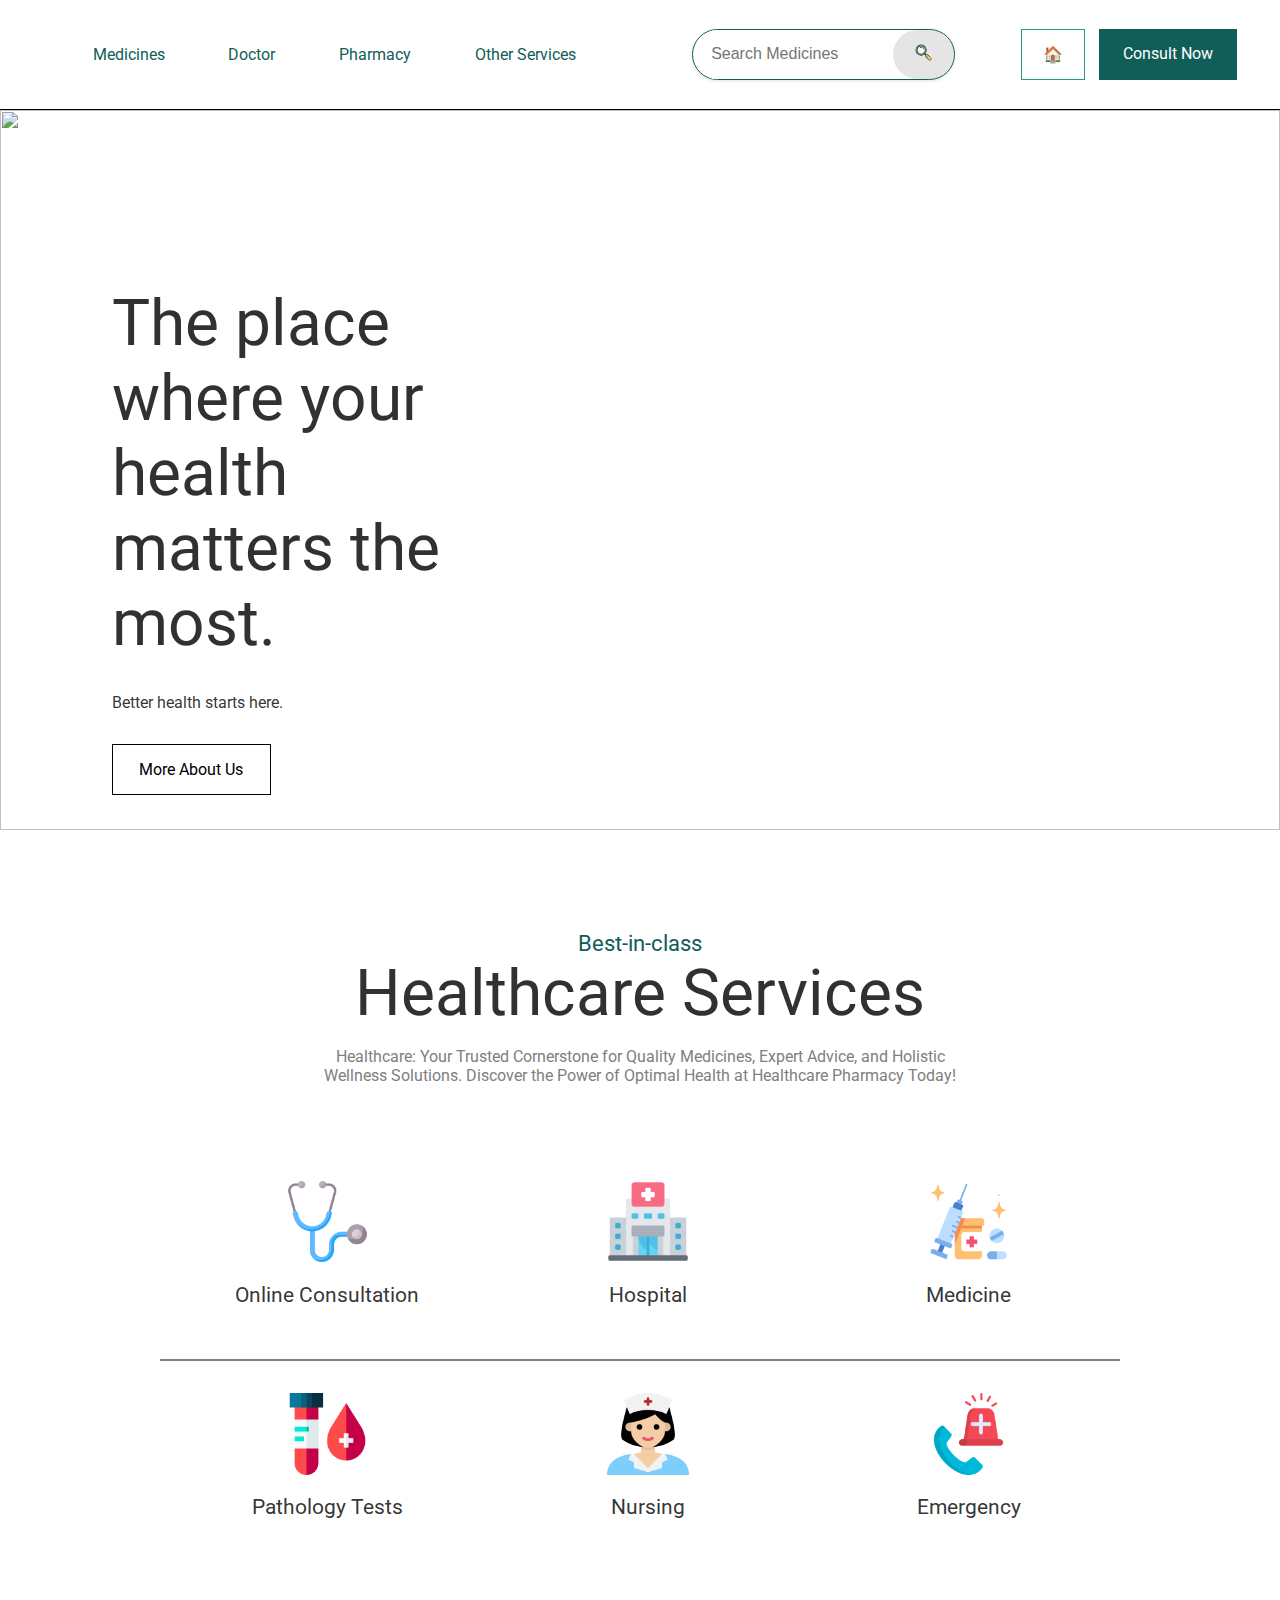
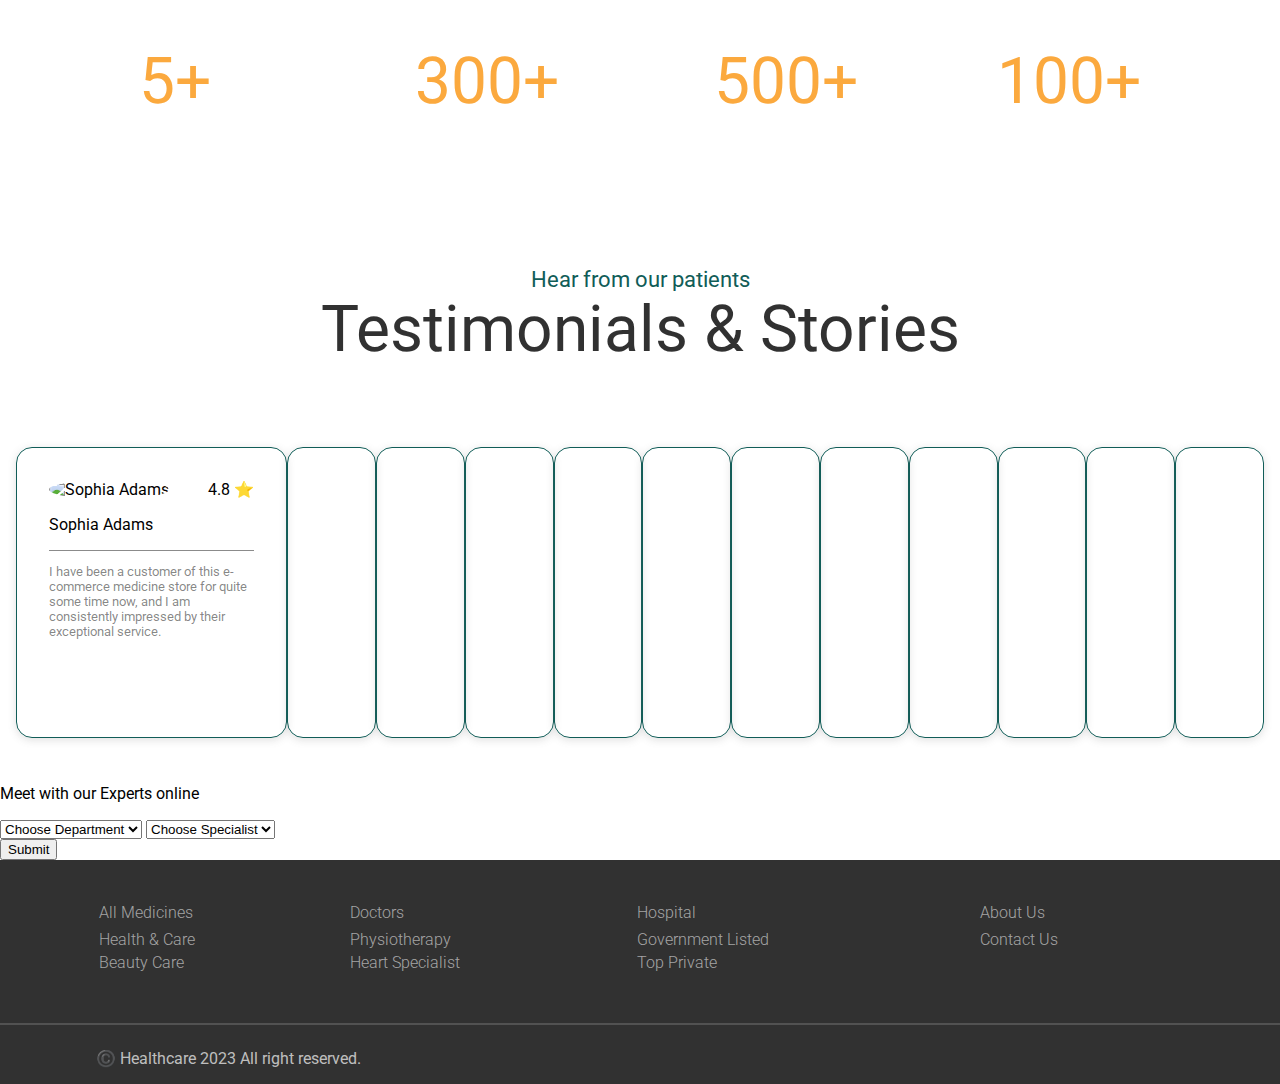
==== index.html @ 9ef3abdb "Homepage" ====
<!DOCTYPE html>
<html lang="en">
  <head>
    <meta charset="UTF-8" />
    <meta http-equiv="X-UA-Compatible" content="IE=edge" />
    <meta name="viewport" content="width=device-width, initial-scale=1.0" />
    <link rel="stylesheet" href="style.css" />
    <link rel="preconnect" href="https://fonts.googleapis.com" />
    <link rel="preconnect" href="https://fonts.gstatic.com" crossorigin />
    <link
      href="https://fonts.googleapis.com/css2?family=Roboto:wght@100;300;400;500;700;900&display=swap"
      rel="stylesheet"
    />
    <title>Healthcare</title>
  </head>
  <body>
    <div id="navbar"></div>
    <div id="body">
      <div id="imagesection">
        <div id="divaboveimage">
          <p>The place where your health matters the most.</p>
          <span>Better health starts here.</span>
          <a href="">More About Us</a>
        </div>
        <img
          src="https://images.unsplash.com/photo-1628771065518-0d82f1938462?ixlib=rb-4.0.3&ixid=MnwxMjA3fDB8MHxzZWFyY2h8M3x8cGlsbHN8ZW58MHx8MHx8&w=1000&q=80"
          alt=""
        />
      </div>

      <div id="textsection">
        <p>Best-in-class</p>
        <p>Healthcare Services</p>
        <p>
          Healthcare: Your Trusted Cornerstone for Quality Medicines, Expert
          Advice, and Holistic Wellness Solutions. Discover the Power of Optimal
          Health at Healthcare Pharmacy Today!
        </p>
      </div>

      <div id="cardsection">
        
      </div>

      <div id="greenbanner1">

      </div>

      <div id="storiessection">
        <p id="hearFromPatients">Hear from our patients</p>
        <p id="test-stories">Testimonials & Stories</p>
        <div id="stories-card-section"></div>
      </div>

      <div id="contact-form">
        <p>Meet with our Experts online</p>
        <div id="contact-form-first-div">
          <select id="chooseDepartment">
            <option value="">Choose Department</option>
            <option value="option1">Option 1</option>
            <option value="option2">Option 2</option>
          </select>
          <select id="ChooseSpecialist">
            <option value="">Choose Specialist</option>
            <option value="option1">Option 1</option>
            <option value="option2">Option 2</option>
          </select>
                    
        </div>
        <div id="contact-form-second-div"></div>
        <div id="contact-form-third-div"></div>
        <button id="contact-form-submitButton">Submit</button>
      </div>
    </div>


    <div id="footer"></div>
  </body>
  <script type="module" src="script.js"></script>
  <script type="module" src="./components/components.js"></script>
</html>
---- style.css ----
:root {
  --green: #115d58;
  --orange: #fba637f6;
}
body {
  margin: 0;
  padding: 0;
  font-family: "Roboto", sans-serif;
}
#navbar {
  display: flex;
  justify-content: space-between;
  border-bottom: 0.3px solid;
  padding: 1.8em;
  /* width: 100%;
      position: fixed; */
}
#leftNavItems {
  /* border: 1px solid; */
  width: 50%;
  display: flex;
  justify-content: space-evenly;
  align-items: center;
}
#leftNavItems a {
  text-decoration: none;
  color: var(--green);
  transition: 0.3s;
}
#leftNavItems a:hover {
  color: var(--orange);
}



#searchNav {
  border: .7px solid var(--green);
  display: flex;
  width: 20%;
  padding: 0 0 0 1em;
  border-top-left-radius: 3em;
  border-bottom-left-radius: 3em;
  border-top-right-radius: 3em;
  border-bottom-right-radius: 3em;
  box-shadow: rgba(60, 64, 67, 0.049) 0px 1px 2px 0px, rgba(60, 64, 67, 0.072) 0px 1px 3px 1px;
  overflow: hidden;
  /* align-items: center; */
}
#searchInputNav {
  width: 75%;
  border: none;
  font-size:medium;
  color: rgba(0, 0, 0, 0.698);
}
#searchInputNav:focus{
  outline: none;
}
#searchNavButton {
  width: 25%;
  border-radius: 3em;
  background-color: rgba(0, 0, 0, 0.102);
  border: none;
  transition: .3s;
}
#searchNavButton:hover{
  cursor: pointer;
  background-color: rgba(0, 0, 0, 0.21);
}
#searchNavButton img{
  width: 35%;
}





#rightNavItems {
  width: 20%;
  display: flex;
  justify-content: space-evenly;
}
#rightNavItems a {
  text-decoration: none;
}
#rightNavItems a:first-child {
  border: 0.7px solid #279a87;
  padding: 15px 1.3em;
  transition: 0.3s;
}
#rightNavItems a:first-child:hover {
  background-color: var(--green);
}
#rightNavItems a:nth-child(2) {
  background-color: var(--green);
  color: white;
  padding: 15px 1.5em;
  transition: 0.3s;
}
#rightNavItems a:nth-child(2):hover {
  background-color: white;
  color: var(--green);
  border: 0.6px solid var(--green);
}
#footer {
  background-color: rgba(0, 0, 0, 0.807);
}
#upperfooter {
  width: 85%;
  left: 0;
  right: 0;
  margin: auto;
  display: flex;
  justify-content: space-evenly;
}
#footertable {
  width: 100%;
  font-size: 1em;
  font-weight: 300;
  padding: 2.5em 0;
}
td a {
  text-decoration: none;
  color: rgba(255, 255, 255, 0.572);
  transition: 0.3s;
}
td a:hover {
  color: white;
}
#lowerfooter {
  width: 85%;
  margin: auto;
  display: flex;
  justify-content: space-between;
}
#lowerfooter p {
  display: flex;
  justify-content: space-evenly;
  align-items: center;
  color: rgba(255, 255, 255, 0.7);
}
#l-f-downloadbtns {
  display: flex;
  justify-content: right;
  gap: 1em;
  width: 45%;
  /* border: 1px solid white; */
}
#l-f-downloadbtns a {
  width: 25%;
  margin-bottom: 10px;
  margin-top: 10px;
}
#l-f-downloadbtns img {
  width: 100%;
  /* height: 70vh; */
}

#imagesection {
  position: relative;
  margin-bottom: 5em;
}
#divaboveimage {
  position: absolute;
  /* border: 1px solid; */
  width: 30%;
  display: flex;
  margin: 3em;
  top: 0;
  bottom: 0;
  flex-direction: column;
  padding: 4em;
}
#divaboveimage p {
  font-size: 4em;
  color: rgba(0, 0, 0, 0.807);
  margin-bottom: 0;
}
#divaboveimage span {
  color: rgba(0, 0, 0, 0.807);
  margin-top: 2em;
}
#divaboveimage a {
  margin-top: 2em;
  border: 0.7px solid #000000;
  padding: 15px 1.3em;
  transition: 0.3s;
  text-decoration: none;
  color: black;
  width: 30%;
  text-align: center;
}
#divaboveimage a:hover {
  border: 0.7px solid var(--green);
  background-color: var(--green);
  color: white;
}
#imagesection img {
  object-fit: cover;
  width: 100%;
  height: 80vh;
}
#textsection {
  /* border: 1px solid; */
  padding: 1em;
  margin: 1em;
  text-align: center;
  width: 50%;
  margin: auto;
}
#textsection p:first-child {
  color: var(--green);
  font-size: 1.4em;
  margin: 0;
}
#textsection p:nth-child(2) {
  font-size: 4em;
  margin: 0;
  color: rgba(0, 0, 0, 0.807);
}
#textsection p:nth-child(3) {
  color: gray;
}
#cardsection {
  width: 75%;
  margin: auto;
  display: grid;
  grid-template-columns: repeat(3, 1fr);
  gap: 2px;
  margin-top: 2em;
  margin-bottom: 2em;
  background-color: gray;
  /* border: 1px solid; */
}
#m-b-card {
  width: 85%;
  margin: auto;
  padding: 2em;
  display: flex;
  flex-direction: column;
  align-items: center;
  background-color: white;
  /* border: 1px solid; */
}
#m-b-card img {
  width: 30%;
}
#m-b-card p {
  font-size: 1.3em;
  color: rgba(0, 0, 0, 0.807);
}
#storiessection {
  padding: 1em;
  margin: 1em;
  /* text-align: center; */
  margin: auto;
}
#hearFromPatients {
  color: var(--green);
  font-size: 1.4em;
  margin: 0;
  text-align: center;
}
#test-stories {
  font-size: 4em;
  margin: 0;
  text-align: center;
  color: rgba(0, 0, 0, 0.807);
}
#stories-card-section {
  display: flex;
  justify-content: space-evenly;
  height: 25vh;
  margin-top: 5em;
  margin-bottom: 5em;
}

.stories-card {
  width: 2%;
  padding: 2em;
  height: 100%;
  overflow: hidden;
  border-radius: 1em;
  border: 0.1px solid var(--green);
  box-shadow: rgba(99, 99, 99, 0.2) 0px 2px 8px 0px;
  transition: width 0.7s ease;
}
.stories-card:hover{
  cursor: pointer;
}

.card-content {
  opacity: 0;
  transition: opacity 0.5s ease;
}
#upper-story-card{
  border-bottom: 0.5px solid rgba(0, 0, 0, 0.453);
}
#upper-story-card img {
  border-radius: 50%;
}
#upper-story-card span {
  float: right;
}
#lower-story-card {
  font-size: small;
  color: rgba(0, 0, 0, 0.491);
  /* margin-left: 1em; */
}
#greenbanner1 {
  /* border: 1px solid; */
  background: linear-gradient(109.6deg, var(--green) 11.2%, #00857c 91.1%) fixed;
  display: flex;
  justify-content: space-evenly;
  transition: 0.3s ease;
  padding-top: 2.5em;
  padding-bottom: 3em;
  margin-bottom: 4em;
}
#greenbanner1 p {
  color: var(--orange);
  font-weight: 400;
  font-size: 4em;
  margin: 0;
}
#greenbanner1 span {
  color: rgba(255, 255, 255, 0.7);
  font-weight: 300;
}
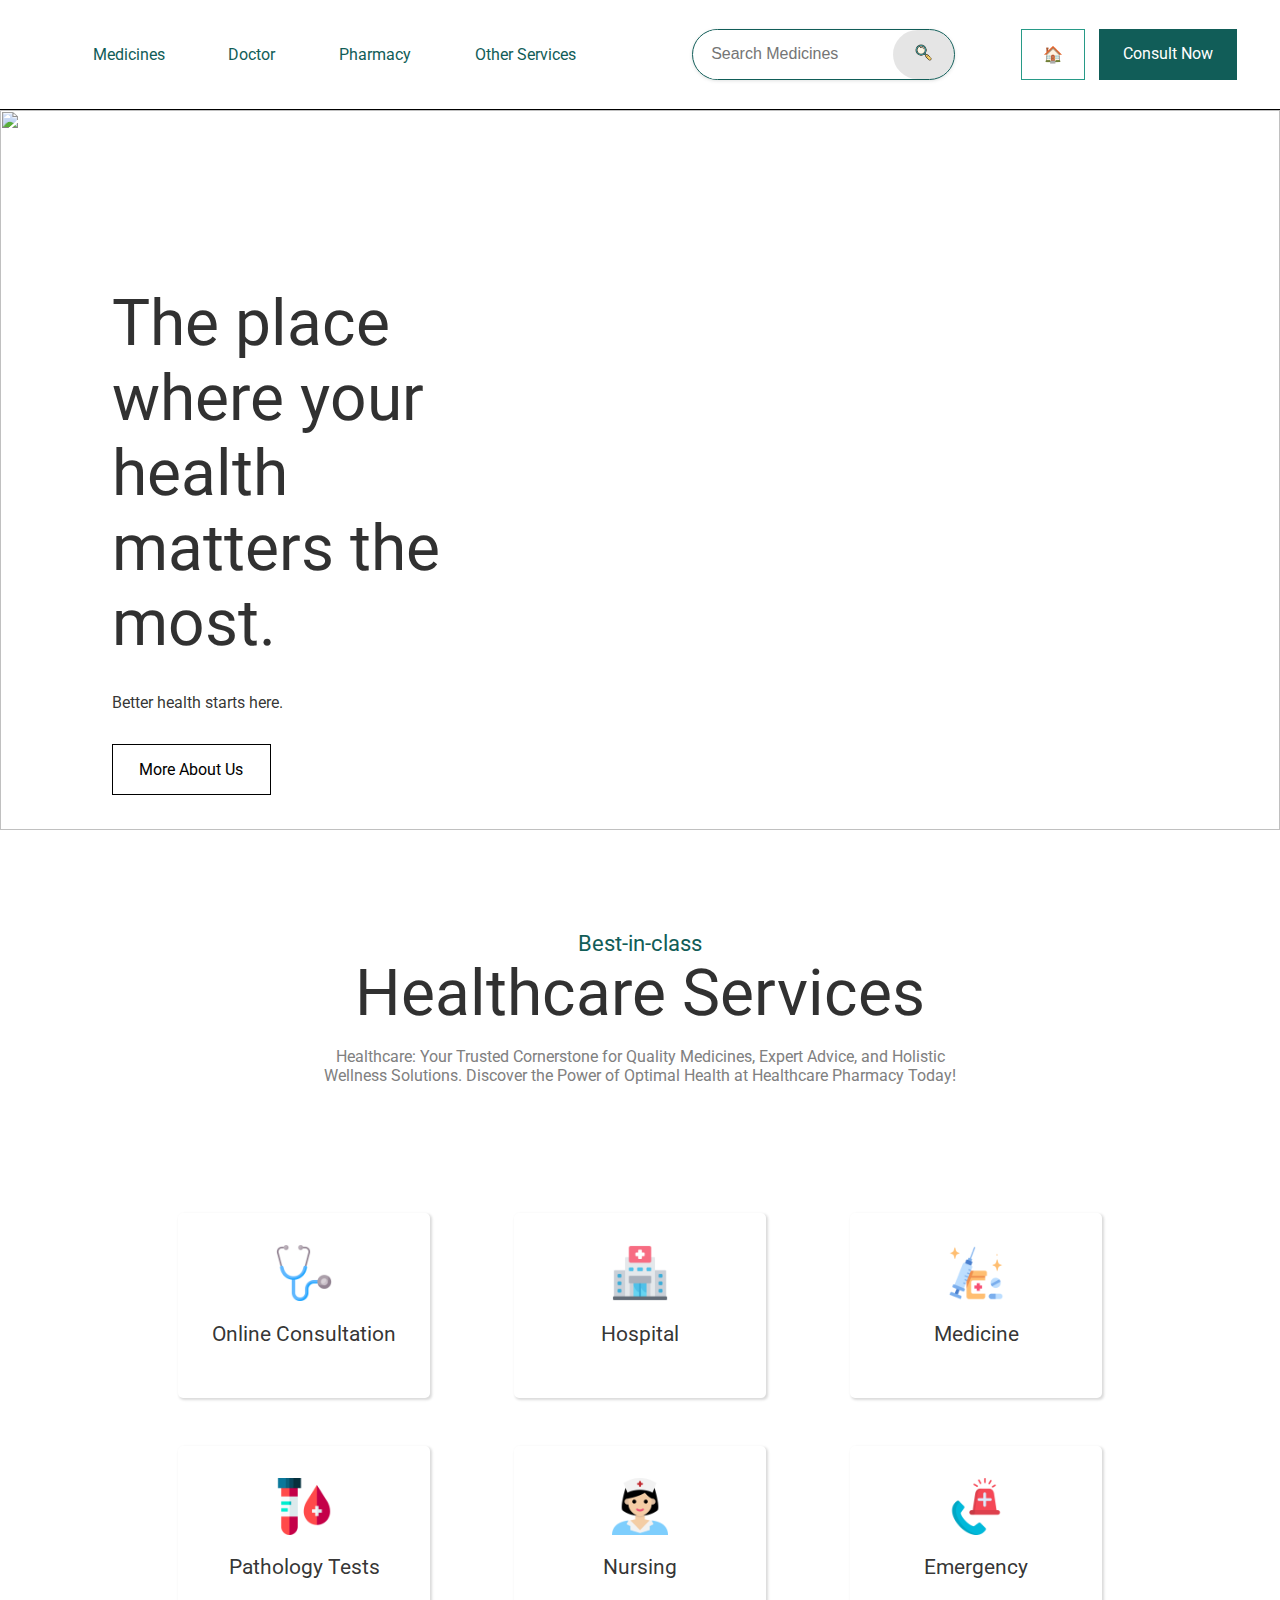
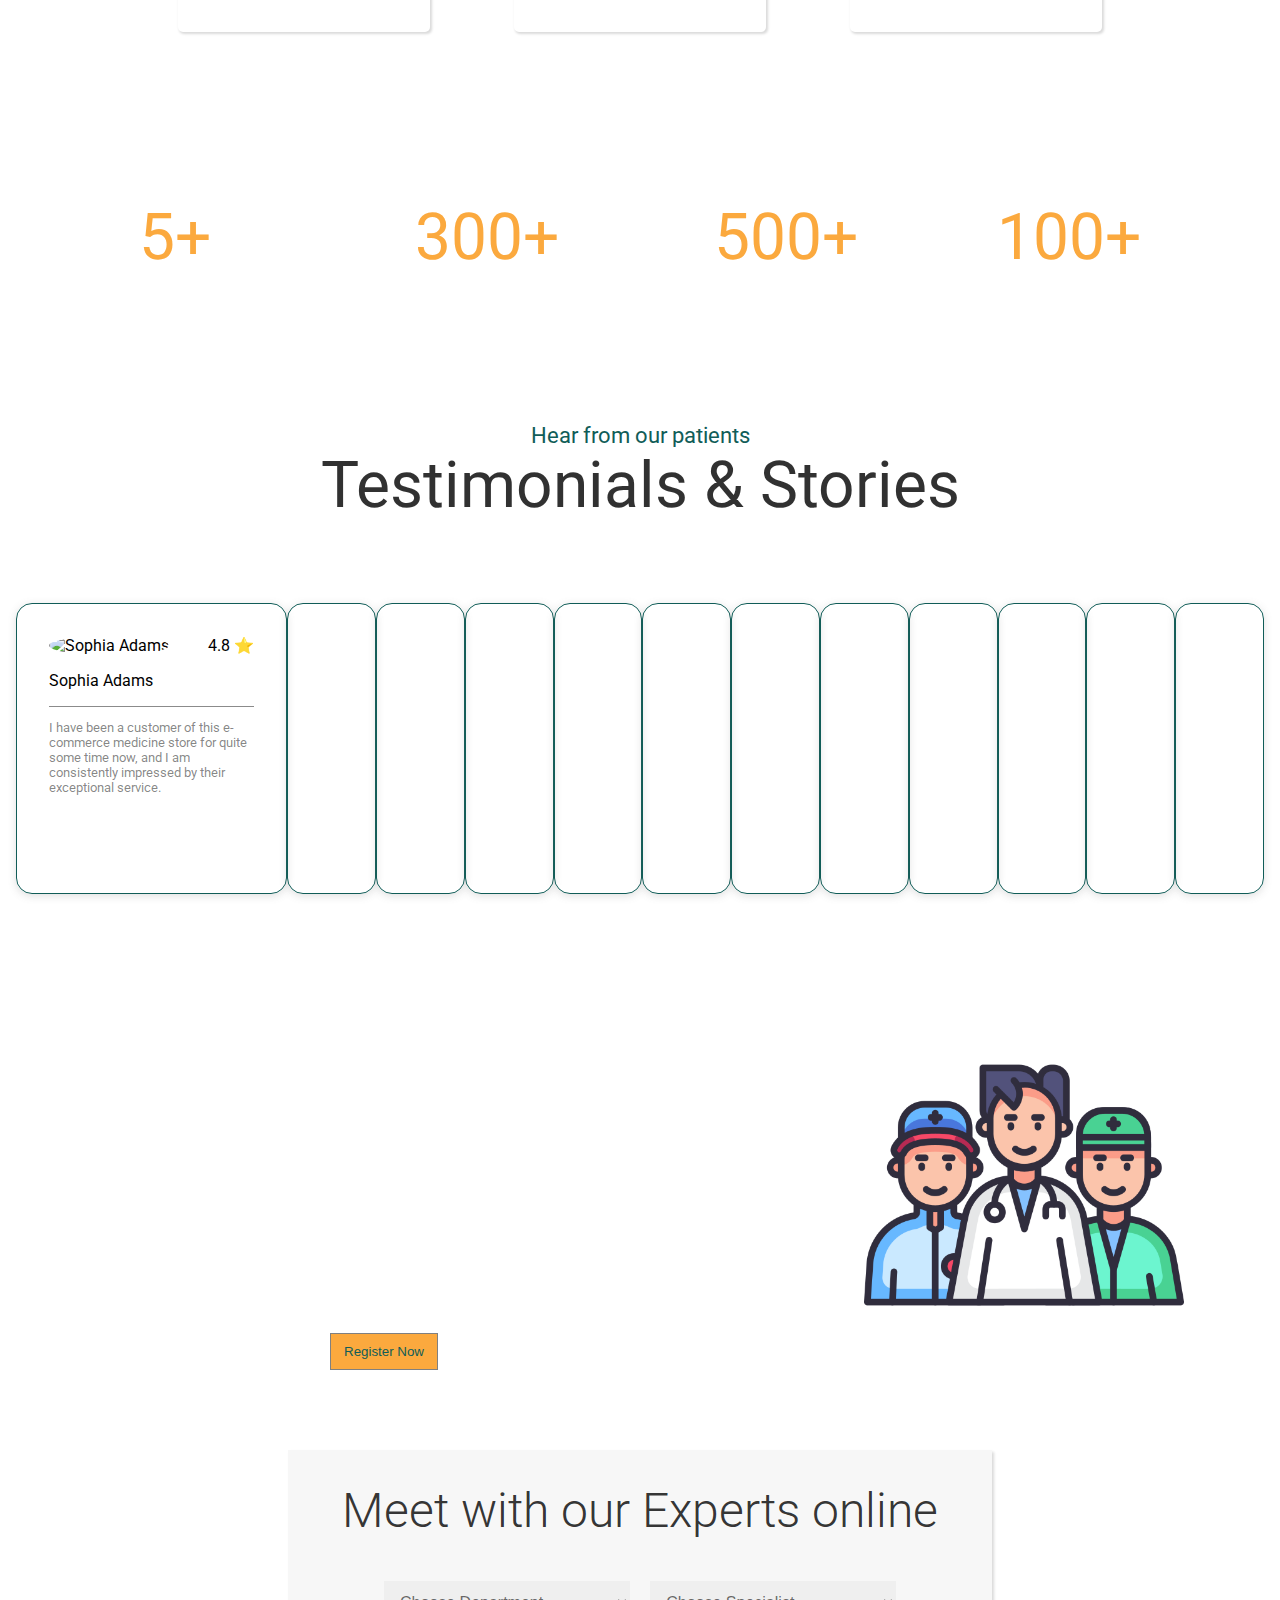
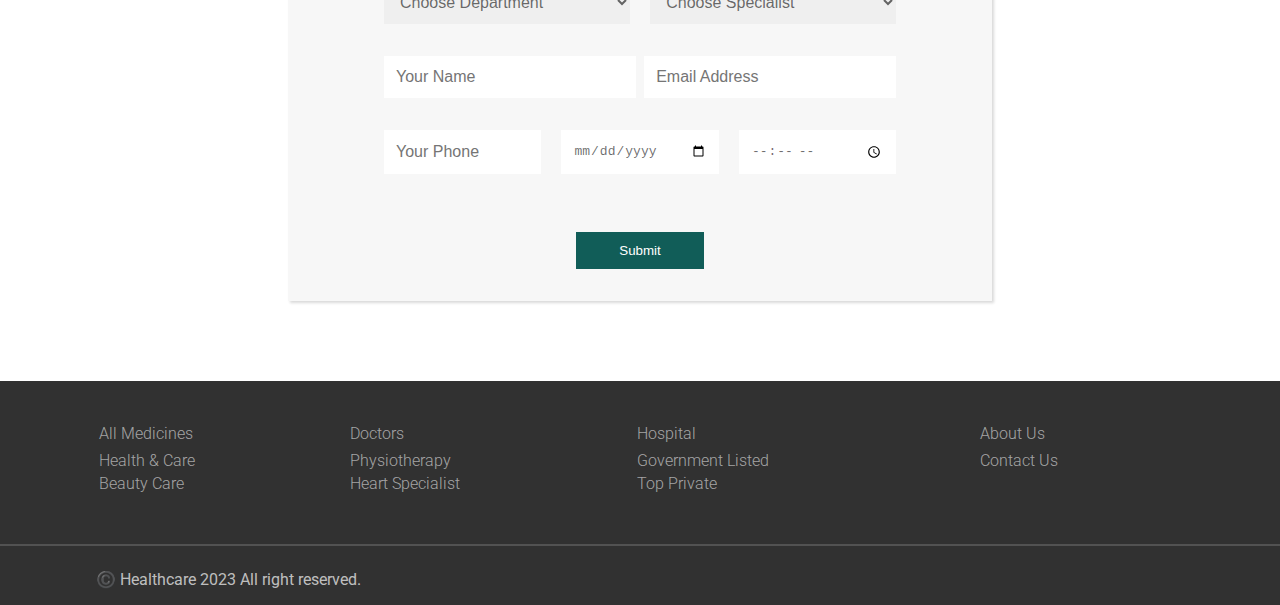
==== commit 675e6206: "Homepage" ====
--- a/index.html
+++ b/index.html
@@ -39,9 +39,9 @@
       </div>
 
       <div id="cardsection">
-        
+
       </div>
-
+      
       <div id="greenbanner1">
 
       </div>
@@ -52,27 +52,22 @@
         <div id="stories-card-section"></div>
       </div>
 
+      <div id="greenbanner2">
+        <div id="greenbanner2left">
+          <p>Avail a free consultation and start your healthcare journey today</p>
+          <button id="greenbanner2-registerBtn">Register Now</button>
+        </div>
+        <div id="greenbanner2right">
+          <img src="./images/consultation3.png" alt="">
+        </div>
+
+      </div>
+
       <div id="contact-form">
-        <p>Meet with our Experts online</p>
-        <div id="contact-form-first-div">
-          <select id="chooseDepartment">
-            <option value="">Choose Department</option>
-            <option value="option1">Option 1</option>
-            <option value="option2">Option 2</option>
-          </select>
-          <select id="ChooseSpecialist">
-            <option value="">Choose Specialist</option>
-            <option value="option1">Option 1</option>
-            <option value="option2">Option 2</option>
-          </select>
-                    
-        </div>
-        <div id="contact-form-second-div"></div>
-        <div id="contact-form-third-div"></div>
-        <button id="contact-form-submitButton">Submit</button>
+
       </div>
+
     </div>
-
 
     <div id="footer"></div>
   </body>
--- a/style.css
+++ b/style.css
@@ -31,10 +31,8 @@
   color: var(--orange);
 }
 
-
-
 #searchNav {
-  border: .7px solid var(--green);
+  border: 0.7px solid var(--green);
   display: flex;
   width: 20%;
   padding: 0 0 0 1em;
@@ -42,17 +40,18 @@
   border-bottom-left-radius: 3em;
   border-top-right-radius: 3em;
   border-bottom-right-radius: 3em;
-  box-shadow: rgba(60, 64, 67, 0.049) 0px 1px 2px 0px, rgba(60, 64, 67, 0.072) 0px 1px 3px 1px;
+  box-shadow: rgba(60, 64, 67, 0.049) 0px 1px 2px 0px,
+    rgba(60, 64, 67, 0.072) 0px 1px 3px 1px;
   overflow: hidden;
   /* align-items: center; */
 }
 #searchInputNav {
   width: 75%;
   border: none;
-  font-size:medium;
+  font-size: medium;
   color: rgba(0, 0, 0, 0.698);
 }
-#searchInputNav:focus{
+#searchInputNav:focus {
   outline: none;
 }
 #searchNavButton {
@@ -60,19 +59,15 @@
   border-radius: 3em;
   background-color: rgba(0, 0, 0, 0.102);
   border: none;
-  transition: .3s;
-}
-#searchNavButton:hover{
+  transition: 0.3s;
+}
+#searchNavButton:hover {
   cursor: pointer;
   background-color: rgba(0, 0, 0, 0.21);
 }
-#searchNavButton img{
+#searchNavButton img {
   width: 35%;
 }
-
-
-
-
 
 #rightNavItems {
   width: 20%;
@@ -225,21 +220,27 @@
   margin: auto;
   display: grid;
   grid-template-columns: repeat(3, 1fr);
-  gap: 2px;
-  margin-top: 2em;
-  margin-bottom: 2em;
-  background-color: gray;
-  /* border: 1px solid; */
+  gap: 3em;
+  padding: 2em;
+  margin-top: 4em;
+  margin-bottom: 6em;
 }
 #m-b-card {
-  width: 85%;
+  border-radius: 5px;
+  width: 65%;
   margin: auto;
   padding: 2em;
   display: flex;
   flex-direction: column;
   align-items: center;
   background-color: white;
-  /* border: 1px solid; */
+  /* box-shadow: rgba(99, 99, 99, 0.2) 0px 2px 8px 0px; */
+  box-shadow: rgba(0, 0, 0, 0.15) 1.95px 1.95px 2.6px;
+  transition: .3s;
+}
+#m-b-card:hover{
+  cursor: pointer;
+  box-shadow: rgba(0, 0, 0, 0.24) 0px 3px 8px;
 }
 #m-b-card img {
   width: 30%;
@@ -284,7 +285,7 @@
   box-shadow: rgba(99, 99, 99, 0.2) 0px 2px 8px 0px;
   transition: width 0.7s ease;
 }
-.stories-card:hover{
+.stories-card:hover {
   cursor: pointer;
 }
 
@@ -292,7 +293,7 @@
   opacity: 0;
   transition: opacity 0.5s ease;
 }
-#upper-story-card{
+#upper-story-card {
   border-bottom: 0.5px solid rgba(0, 0, 0, 0.453);
 }
 #upper-story-card img {
@@ -326,3 +327,133 @@
   color: rgba(255, 255, 255, 0.7);
   font-weight: 300;
 }
+#greenbanner2 {
+  margin-top: 5em;
+  display: flex;
+  justify-content: space-between;
+  background: linear-gradient(109.6deg, var(--green) 11.2%, #00857c 91.1%) fixed;
+  transition: 0.3s ease;
+}
+#greenbanner2left {
+  width: 60%;
+  display: flex;
+  flex-direction: column;
+  /* justify-content: space-around; */
+}
+#greenbanner2left p {
+  color: rgba(255, 255, 255, 0.945);
+  font-weight: 400;
+  font-size: 4em;
+  text-align: center;
+  margin-bottom: 0;
+}
+#greenbanner2left button {
+  margin: auto;
+  margin-top: 3em;
+  padding: 10px 1em;
+  color: var(--green);
+  border: none;
+  background-color: var(--orange);
+  border: 0.5px solid grey;
+  transition: 0.3s ease-in-out;
+}
+#greenbanner2left button:hover{
+  background-color: rgba(255, 255, 255, 0.74);
+  border: 0.5px solid black;
+  color: rgba(0, 0, 0, 0.863);
+  cursor: pointer;
+}
+#greenbanner2right {
+  width: 25%;
+  margin: auto;
+  padding-bottom: 0;
+}
+#greenbanner2right img {
+  width: 100%;
+  margin-bottom: 0;
+}
+
+
+
+
+
+
+#contact-form {
+  background-color: rgba(0, 0, 0, 0.033);
+  width: 50%;
+  margin: auto;
+  margin-top: 5em;
+  margin-bottom: 5em;
+  /* border: 1px solid; */
+  padding: 2em;
+  display: flex;
+  flex-direction: column;
+  gap: 2em;
+  box-shadow: rgba(0, 0, 0, 0.15) 1.95px 1.95px 2.6px;
+  transition: .3s;
+}
+#contact-form:hover{
+  /* cursor: pointer; */
+  box-shadow: rgba(99, 99, 99, 0.2) 0px 2px 8px 0px;
+}
+#contact-form p {
+  color: rgba(0, 0, 0, 0.807);
+  font-weight: 300;
+  text-align: center;
+  font-size: 3em;
+  margin: 0;
+  margin-bottom: 10px;
+}
+#contact-form-first-div,
+#contact-form-second-div,
+#contact-form-third-div {
+  width: 80%;
+  /* border: 1px solid; */
+  margin: auto;
+  display: flex;
+  justify-content: space-between;
+}
+#contact-form-first-div select:focus,
+#contact-form-second-div input:focus,
+#contact-form-third-div input:focus {
+  outline: none;
+}
+#contact-form-submitButton {
+  width: 20%;
+  margin: auto;
+  margin-top: 2em;
+  padding-top: 10px;
+  padding-bottom: 10px;
+  color: white;
+  background-color: var(--green);
+  border: 0.5px solid var(--green);
+  transition: 0.3s ease-in-out;
+}
+#contact-form-submitButton:hover {
+  cursor: pointer;
+  color: var(--green);
+  background-color: white;
+  border: 0.5px solid var(--green);
+  box-shadow: rgba(0, 0, 0, 0.15) 1.95px 1.95px 2.6px;
+}
+#contact-form-first-div select {
+  width: 48%;
+  padding: 12px;
+  font-size: 1em;
+  border: none;
+  color: #00000095;
+}
+#contact-form-second-div input {
+  width: 44.5%;
+  padding: 12px;
+  font-size: 1em;
+  border: none;
+  color: #00000095;
+}
+#contact-form-third-div input {
+  width: 26%;
+  padding: 12px;
+  font-size: 1em;
+  border: none;
+  color: #00000095;
+}
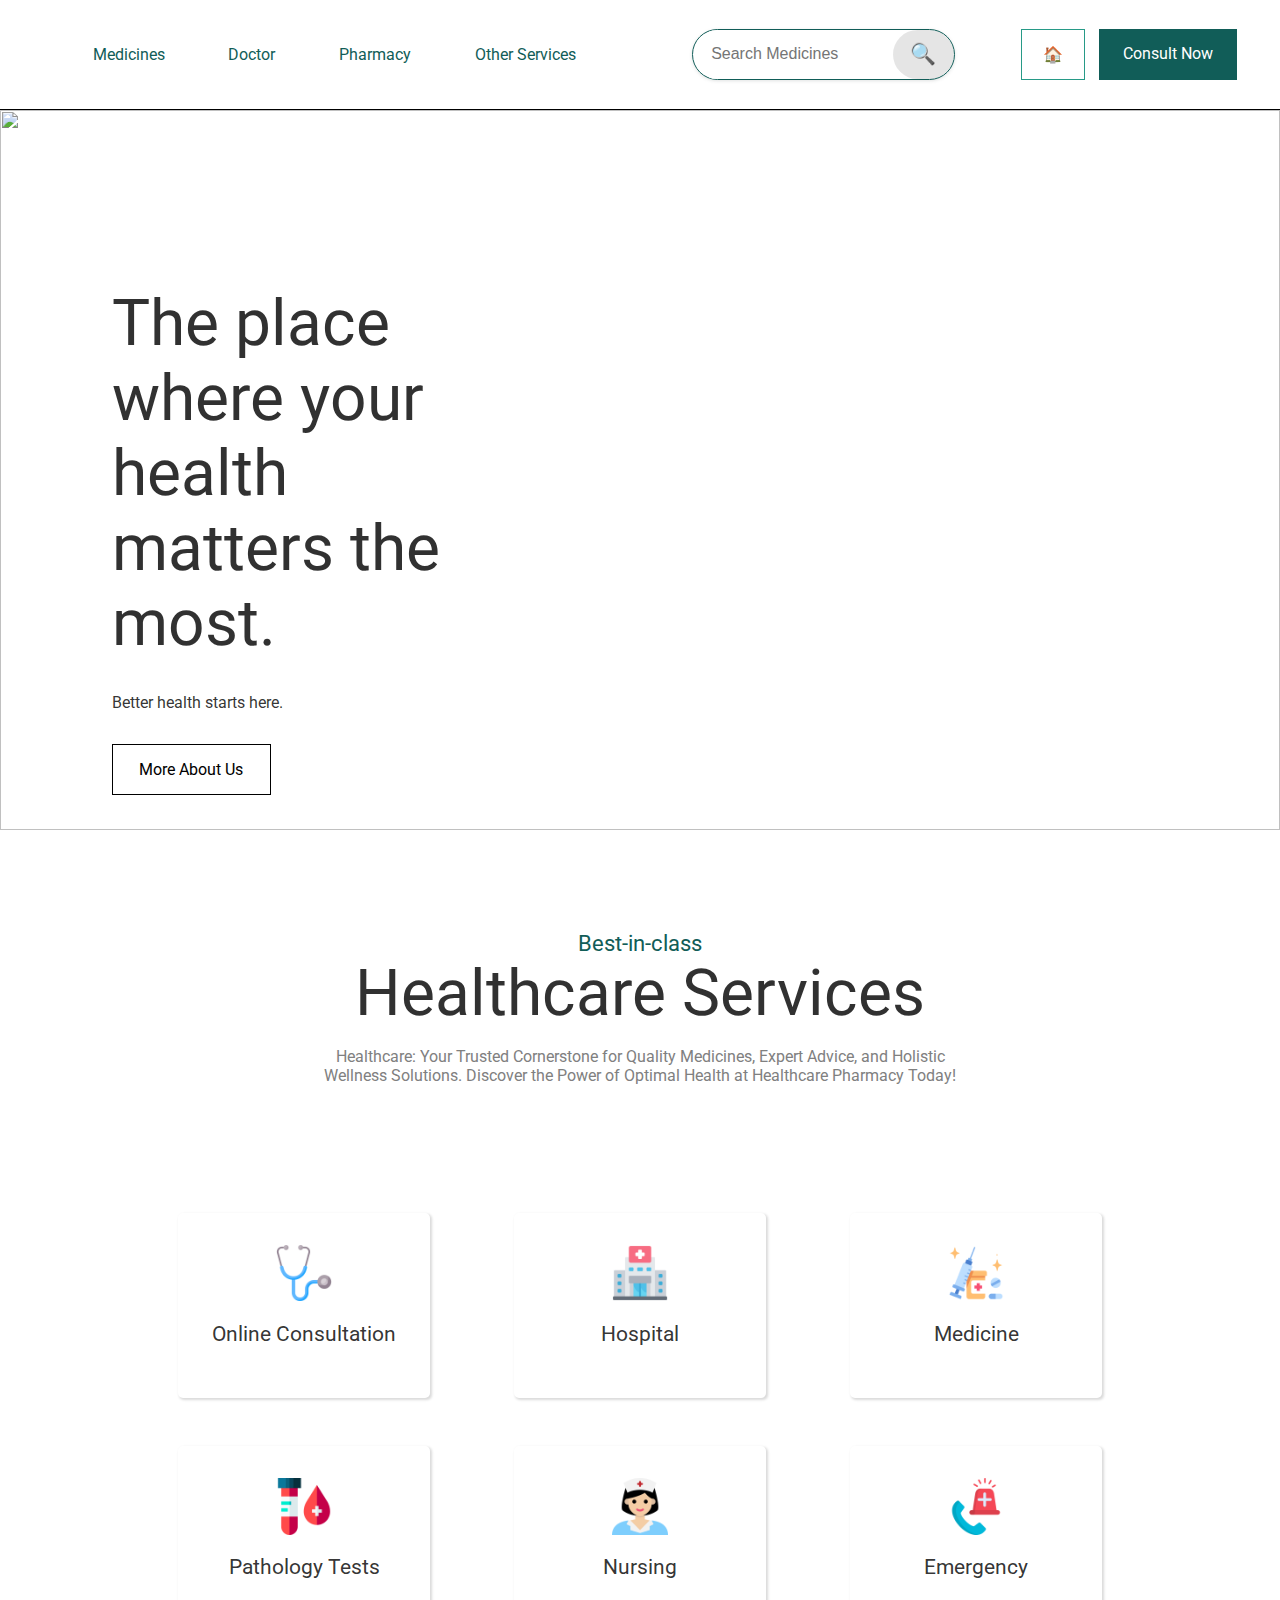
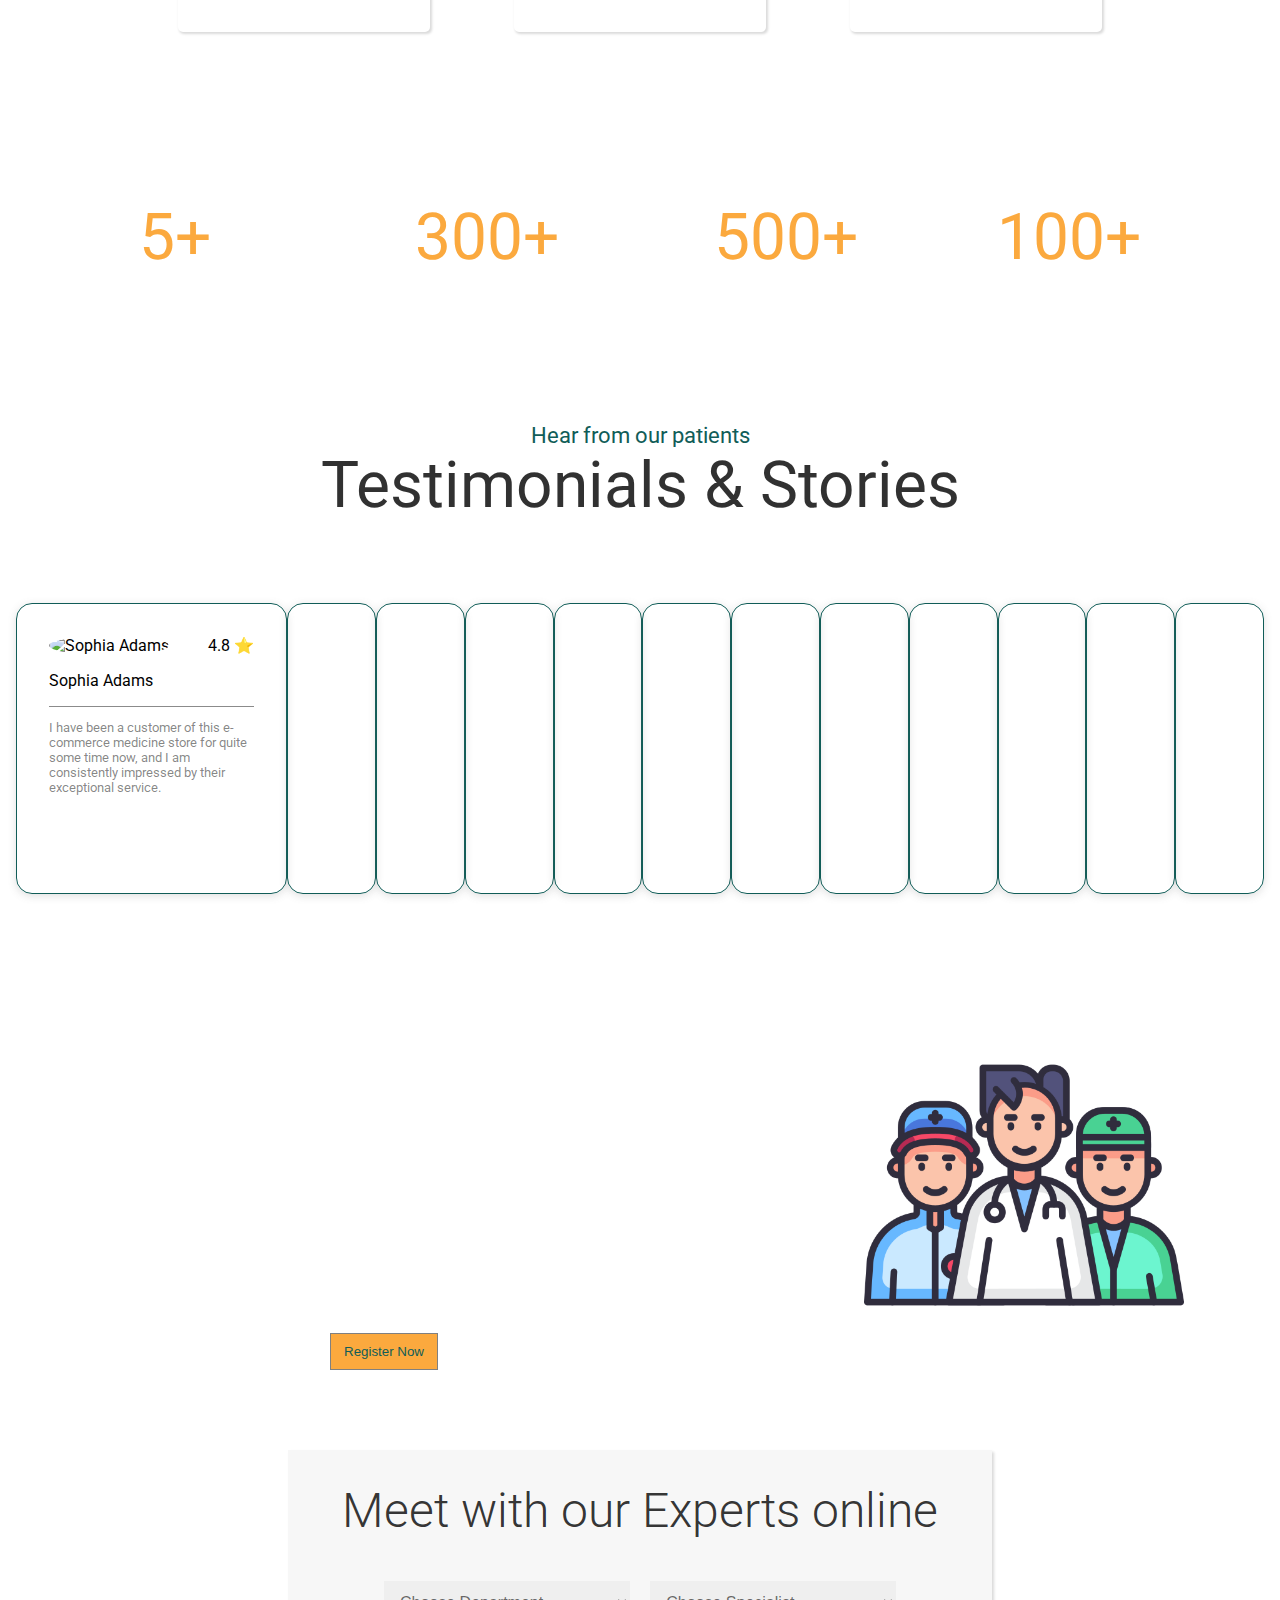
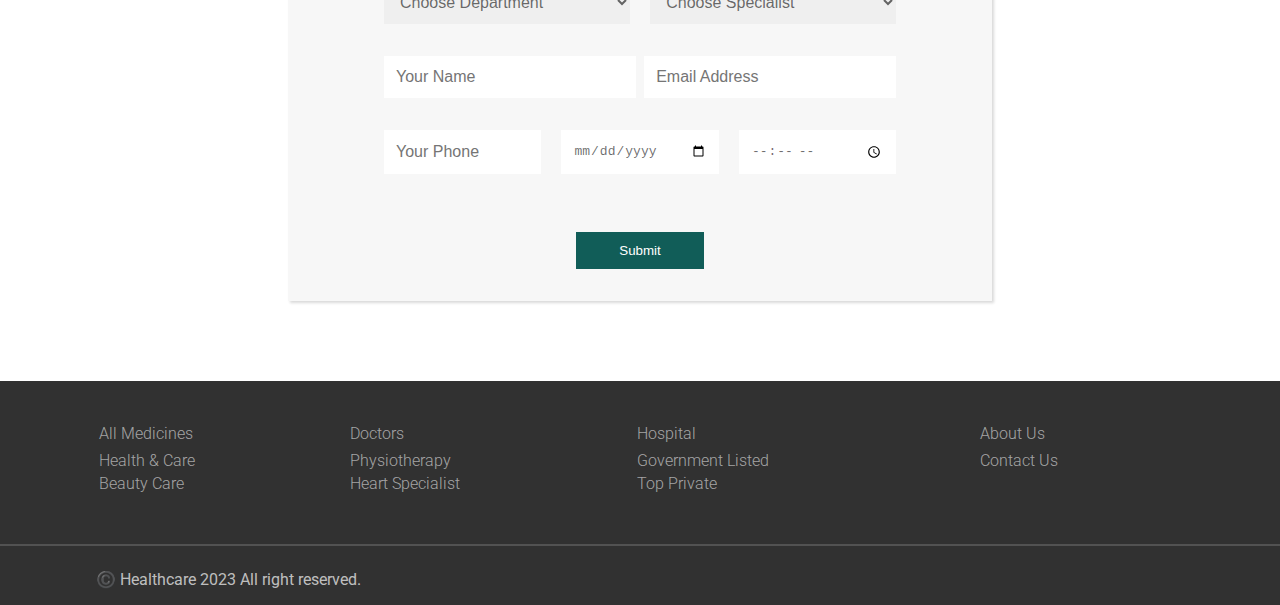
==== commit 9ce8c70a: "Homepage" ====
--- a/index.html
+++ b/index.html
@@ -73,4 +73,4 @@
   </body>
   <script type="module" src="script.js"></script>
   <script type="module" src="./components/components.js"></script>
-</html>
+</html>--- a/style.css
+++ b/style.css
@@ -60,6 +60,7 @@
   background-color: rgba(0, 0, 0, 0.102);
   border: none;
   transition: 0.3s;
+  font-size: 1.3em;
 }
 #searchNavButton:hover {
   cursor: pointer;
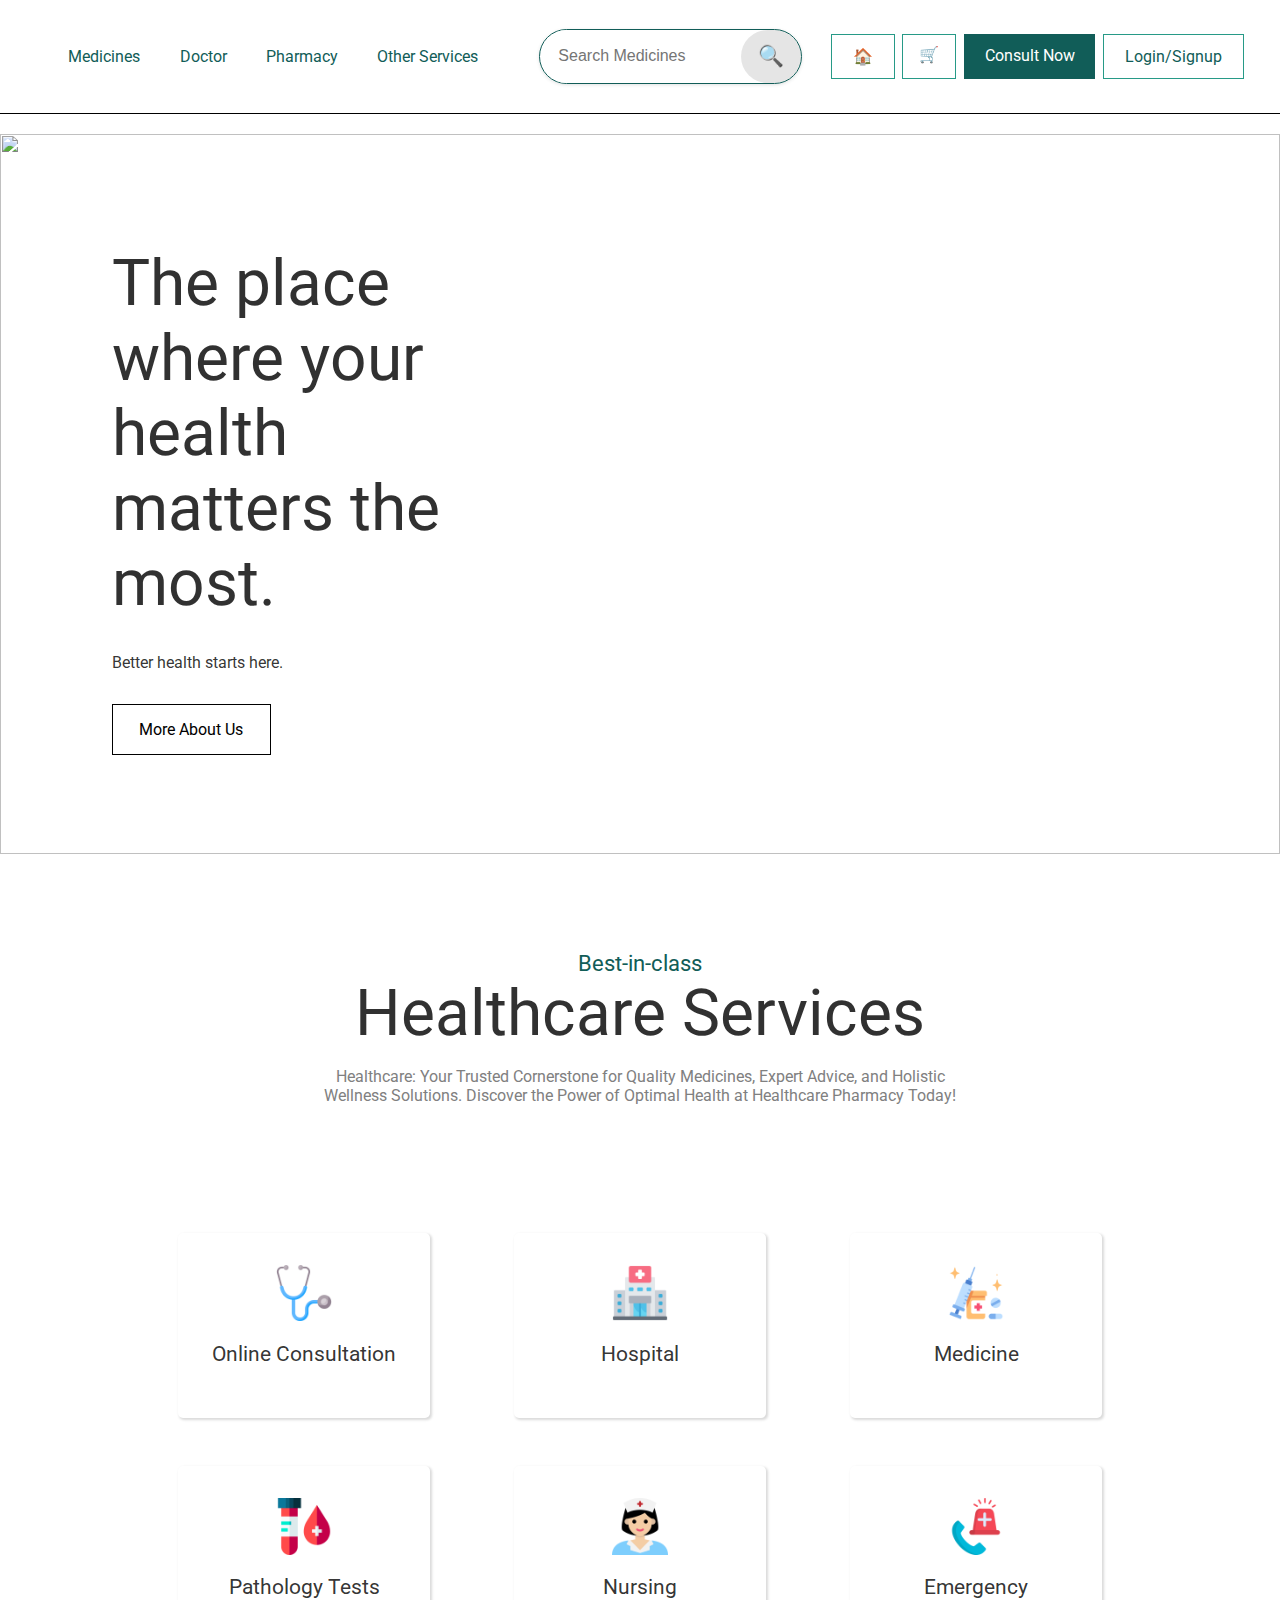
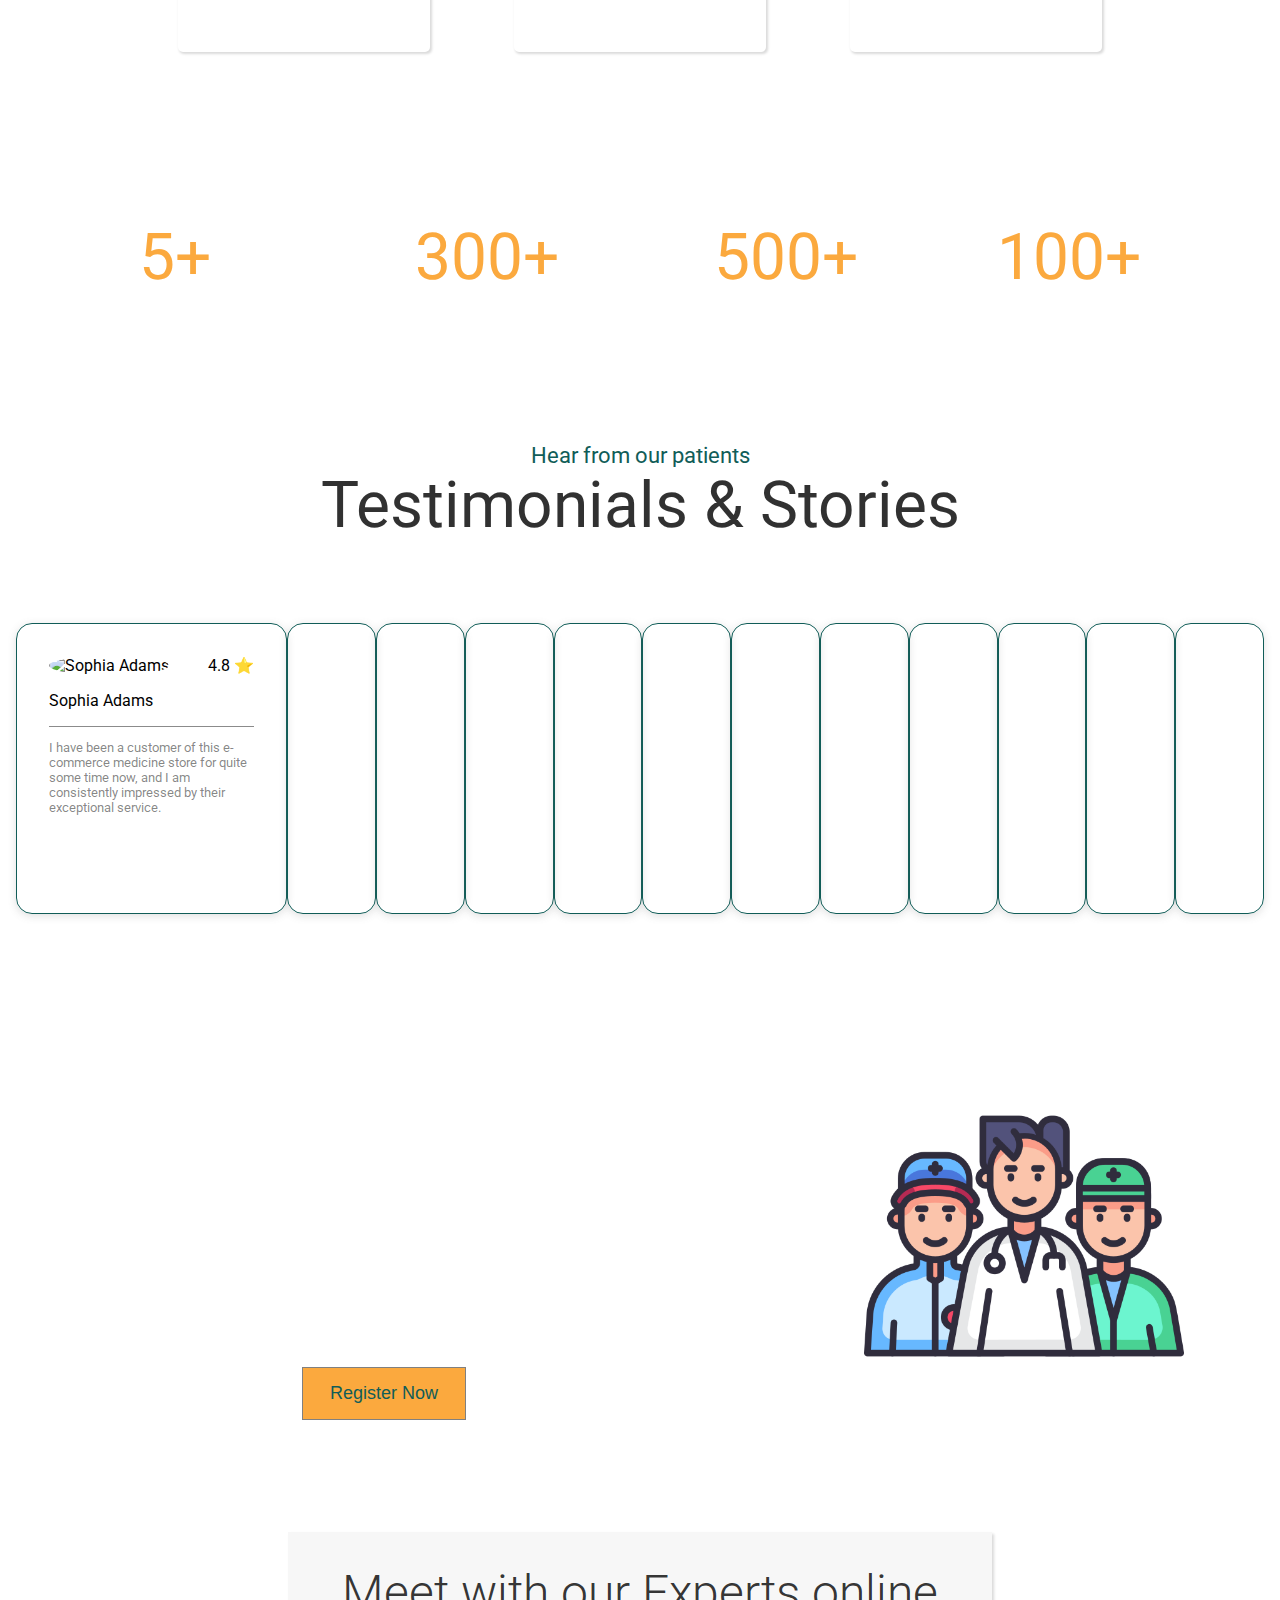
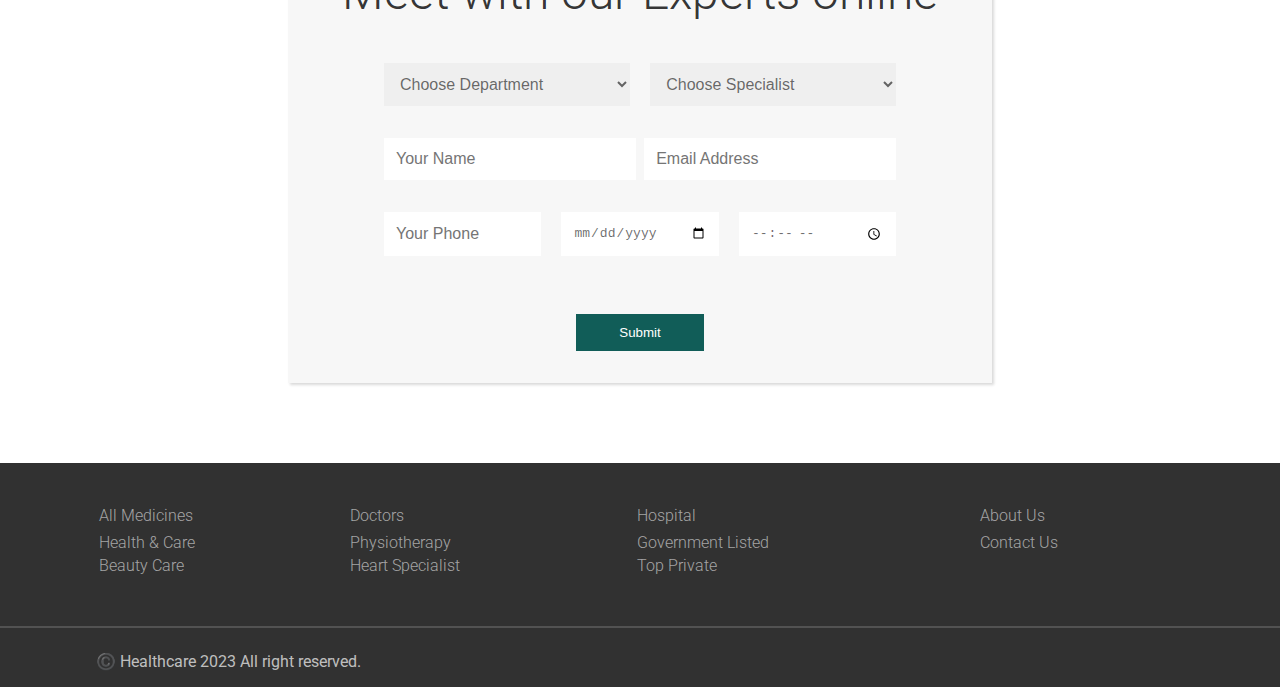
==== commit 7a8751f6: "d" ====
--- a/index.html
+++ b/index.html
@@ -16,6 +16,7 @@
   <body>
     <div id="navbar"></div>
     <div id="body">
+      <div id="suggestion"></div>
       <div id="imagesection">
         <div id="divaboveimage">
           <p>The place where your health matters the most.</p>
@@ -73,4 +74,76 @@
   </body>
   <script type="module" src="script.js"></script>
   <script type="module" src="./components/components.js"></script>
+  <script>
+    let timeId;
+    var single_product = [];
+function singlepro(i) {
+  single_product.push(i);
+  localStorage.setItem("single_prod", JSON.stringify(single_product));
+  window.location.href = "singleProduct.html";
+}
+function perpro(e){
+  singlepro(e)
+}
+function display(a){
+  let sugbox = document.getElementById("suggestion")
+  let arr = a.mydata
+  for(let  i=0;i<5;i++){
+    let sp = document.createElement("span")
+    sp.setAttribute("class","sp")
+    sp.append(arr[i].name)
+    sp.addEventListener("click",function(){
+      perpro(arr[i])
+    })
+
+    sugbox.append(sp)
+  }
+ 
+
+  
+}
+const fetch_api = async (api)=>{
+  try {
+    let resp = await fetch(api);
+    let res = await resp.json()
+    display(res)
+   
+  } catch (error) {
+    console.log(error)
+  }
+}
+function func(){
+  let inputid = document.getElementById("searchInputNav").value
+  if(inputid=="")
+  {
+    window.location.reload()
+  }
+  let searchapi = `https://chiragajmeraapi.onrender.com/api/products?name=${inputid}`
+  fetch_api(searchapi)
+}
+function search(){
+  
+  let inputid1 = document.getElementById("searchInputNav").value
+  
+  if(inputid1=="")
+  {
+    window.location.reload()
+  }
+  
+  let searchapi1 = `https://chiragajmeraapi.onrender.com/api/products?name=${inputid1}`
+  fetch_api(searchapi1)
+ 
+}
+
+
+const debounce = (func,delay)=>{
+ 
+  if(timeId){
+    clearTimeout(timeId);
+  }
+ timeId = setTimeout(() => {
+  func()
+ }, delay);
+}
+  </script>
 </html>--- a/style.css
+++ b/style.css
@@ -1,3 +1,17 @@
+#suggestion{
+  padding: 10px 0;
+  margin: auto;
+  display: flex;
+  justify-content: space-between;
+}
+.sp{
+  margin: auto;
+  font-weight: 400;
+  color: #000000b3;
+  font-size: medium;
+  
+}
+
 :root {
   --green: #115d58;
   --orange: #fba637f6;
@@ -17,7 +31,7 @@
 }
 #leftNavItems {
   /* border: 1px solid; */
-  width: 50%;
+  width: 40%;
   display: flex;
   justify-content: space-evenly;
   align-items: center;
@@ -71,31 +85,54 @@
 }
 
 #rightNavItems {
-  width: 20%;
-  display: flex;
+  width: 35%;
+  display: flex;
+  /* border: 1px solid; */
   justify-content: space-evenly;
+  padding-top: 5px;
+  padding-bottom: 5px;
 }
 #rightNavItems a {
   text-decoration: none;
 }
 #rightNavItems a:first-child {
   border: 0.7px solid #279a87;
-  padding: 15px 1.3em;
+  padding: 12px 1.3em;
   transition: 0.3s;
 }
 #rightNavItems a:first-child:hover {
   background-color: var(--green);
 }
 #rightNavItems a:nth-child(2) {
+  border: 0.7px solid #279a87;
+  padding: 10px 1em;
+  transition: 0.3s;
+  color: var(--green);
+}
+#rightNavItems a:nth-child(2):hover {
   background-color: var(--green);
   color: white;
-  padding: 15px 1.5em;
-  transition: 0.3s;
-}
-#rightNavItems a:nth-child(2):hover {
+}
+#rightNavItems a:nth-child(3) {
+  background-color: var(--green);
+  color: white;
+  padding: 12px 1.3em;
+  transition: 0.3s;
+}
+#rightNavItems a:nth-child(3):hover {
   background-color: white;
   color: var(--green);
   border: 0.6px solid var(--green);
+}
+#rightNavItems a:nth-child(4) {
+  border: 0.7px solid #279a87;
+  padding: 12px 1.3em;
+  transition: 0.3s;
+  color: var(--green);
+}
+#rightNavItems a:nth-child(4):hover {
+  background-color: var(--green);
+  color: white;
 }
 #footer {
   background-color: rgba(0, 0, 0, 0.807);
@@ -154,10 +191,11 @@
 #imagesection {
   position: relative;
   margin-bottom: 5em;
+  height: 80vh;
+  overflow: hidden;
 }
 #divaboveimage {
   position: absolute;
-  /* border: 1px solid; */
   width: 30%;
   display: flex;
   margin: 3em;
@@ -167,6 +205,7 @@
   padding: 4em;
 }
 #divaboveimage p {
+  margin: auto;
   font-size: 4em;
   color: rgba(0, 0, 0, 0.807);
   margin-bottom: 0;
@@ -237,9 +276,9 @@
   background-color: white;
   /* box-shadow: rgba(99, 99, 99, 0.2) 0px 2px 8px 0px; */
   box-shadow: rgba(0, 0, 0, 0.15) 1.95px 1.95px 2.6px;
-  transition: .3s;
-}
-#m-b-card:hover{
+  transition: 0.3s;
+}
+#m-b-card:hover {
   cursor: pointer;
   box-shadow: rgba(0, 0, 0, 0.24) 0px 3px 8px;
 }
@@ -339,7 +378,7 @@
   width: 60%;
   display: flex;
   flex-direction: column;
-  /* justify-content: space-around; */
+  padding-bottom: 2em;
 }
 #greenbanner2left p {
   color: rgba(255, 255, 255, 0.945);
@@ -351,14 +390,15 @@
 #greenbanner2left button {
   margin: auto;
   margin-top: 3em;
-  padding: 10px 1em;
+  padding: 15px 1.5em;
+  font-size: large;
   color: var(--green);
   border: none;
   background-color: var(--orange);
   border: 0.5px solid grey;
   transition: 0.3s ease-in-out;
 }
-#greenbanner2left button:hover{
+#greenbanner2left button:hover {
   background-color: rgba(255, 255, 255, 0.74);
   border: 0.5px solid black;
   color: rgba(0, 0, 0, 0.863);
@@ -374,11 +414,6 @@
   margin-bottom: 0;
 }
 
-
-
-
-
-
 #contact-form {
   background-color: rgba(0, 0, 0, 0.033);
   width: 50%;
@@ -391,9 +426,9 @@
   flex-direction: column;
   gap: 2em;
   box-shadow: rgba(0, 0, 0, 0.15) 1.95px 1.95px 2.6px;
-  transition: .3s;
-}
-#contact-form:hover{
+  transition: 0.3s;
+}
+#contact-form:hover {
   /* cursor: pointer; */
   box-shadow: rgba(99, 99, 99, 0.2) 0px 2px 8px 0px;
 }
@@ -458,3 +493,140 @@
   border: none;
   color: #00000095;
 }
+
+@media screen and (max-width: 768px) {
+  /* Small screens */
+  #cardsection {
+    grid-template-columns: repeat(2, 1fr);
+  }
+
+  #contact-form-first-div,
+  #contact-form-second-div,
+  #contact-form-third-div {
+    width: 80%;
+    margin: auto;
+    display: flex;
+    justify-content: center;
+    flex-direction: column;
+    gap: 1em;
+  }
+  #contact-form-first-div select {
+    width: 100%;
+    padding: 12px;
+    font-size: 1em;
+    border: none;
+    color: #00000095;
+  }
+  #contact-form-second-div input {
+    width: 90.5%;
+    padding: 12px;
+    font-size: 1em;
+    border: none;
+    color: #00000095;
+  }
+  #contact-form-third-div input {
+    width: 90%;
+    padding: 12px;
+    font-size: 1em;
+    border: none;
+    color: #00000095;
+  }
+  #contact-form-submitButton {
+    width: 20%;
+    margin: auto;
+    margin-top: 2em;
+    padding-top: 10px;
+    font-size: x-small;
+    padding-bottom: 10px;
+    color: white;
+    background-color: var(--green);
+    border: 0.5px solid var(--green);
+    transition: 0.3s ease-in-out;
+  }
+  #greenbanner2left{
+    margin: auto;
+    padding-bottom: 2em;
+  }
+  #greenbanner2left p {
+    color: rgba(255, 255, 255, 0.945);
+    font-weight: 400;
+    font-size: 2em;
+    text-align: center;
+    margin-bottom: 0;
+  }
+  #greenbanner2right{
+    display: none;
+  }
+  td a {
+    text-decoration: none;
+    color: rgba(255, 255, 255, 0.572);
+    transition: 0.3s;
+    font-size: x-small;
+  }
+  #divaboveimage p {
+    font-size: 3em;
+    color: rgba(0, 0, 0, 0.807);
+    margin-bottom: 0;
+  }
+  #divaboveimage a {
+    font-size: x-small;
+  }
+  #stories-card-section {
+    display: grid;
+    grid-template-columns: repeat(2,1fr);
+    gap: 1em;
+    height: 100vh;
+    margin-top: 5em;
+    margin-bottom: 5em;
+  }
+  .stories-card {
+    width: 2%;
+    margin: auto;
+    padding: 2em;
+    height: 50%;
+    overflow: hidden;
+    border-radius: 1em;
+    border: 0.1px solid var(--green);
+    box-shadow: rgba(99, 99, 99, 0.2) 0px 2px 8px 0px;
+    transition: width 0.7s ease;
+  }
+  .stories-card:hover {
+    cursor: pointer;
+  }
+  #upper-story-card img {
+    border-radius: 50%;
+    width: 60%;
+  }
+  #footertable {
+    width: 100%;
+    font-size: 1em;
+    font-weight: 300;
+    padding: 2em 0;
+  }
+  #footer{
+    width: 100%;
+  }
+  
+}
+
+@media screen and (max-width: 480px) {
+  /* Mobile screens */
+  #cardsection {
+    grid-template-columns: 1fr;
+  }
+  #contact-form-first-div,
+  #contact-form-second-div,
+  #contact-form-third-div {
+    width: 80%;
+    /* border: 1px solid; */
+    margin: auto;
+    display: flex;
+    justify-content: space-between;
+    flex-direction: column;
+  }
+  #divaboveimage p {
+    font-size: 2em;
+    color: rgba(0, 0, 0, 0.807);
+    margin-bottom: 0;
+  }
+}
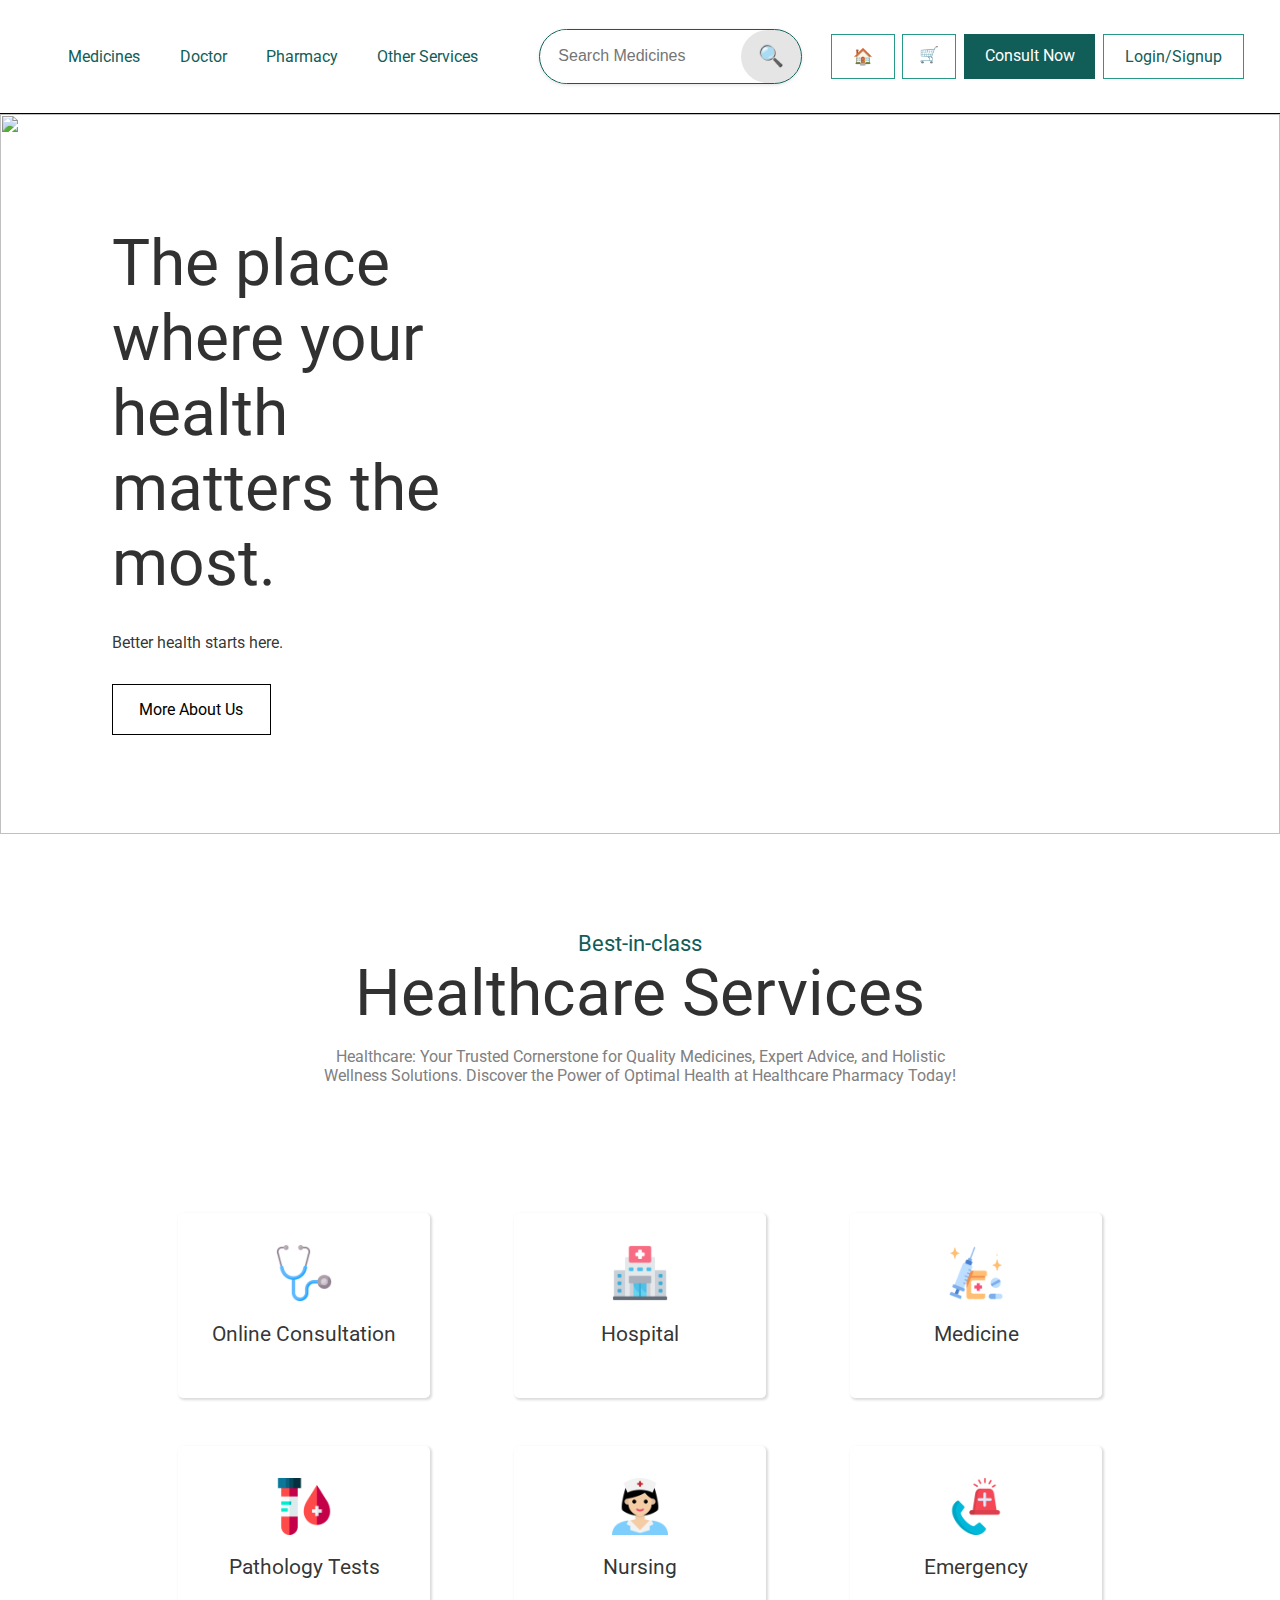
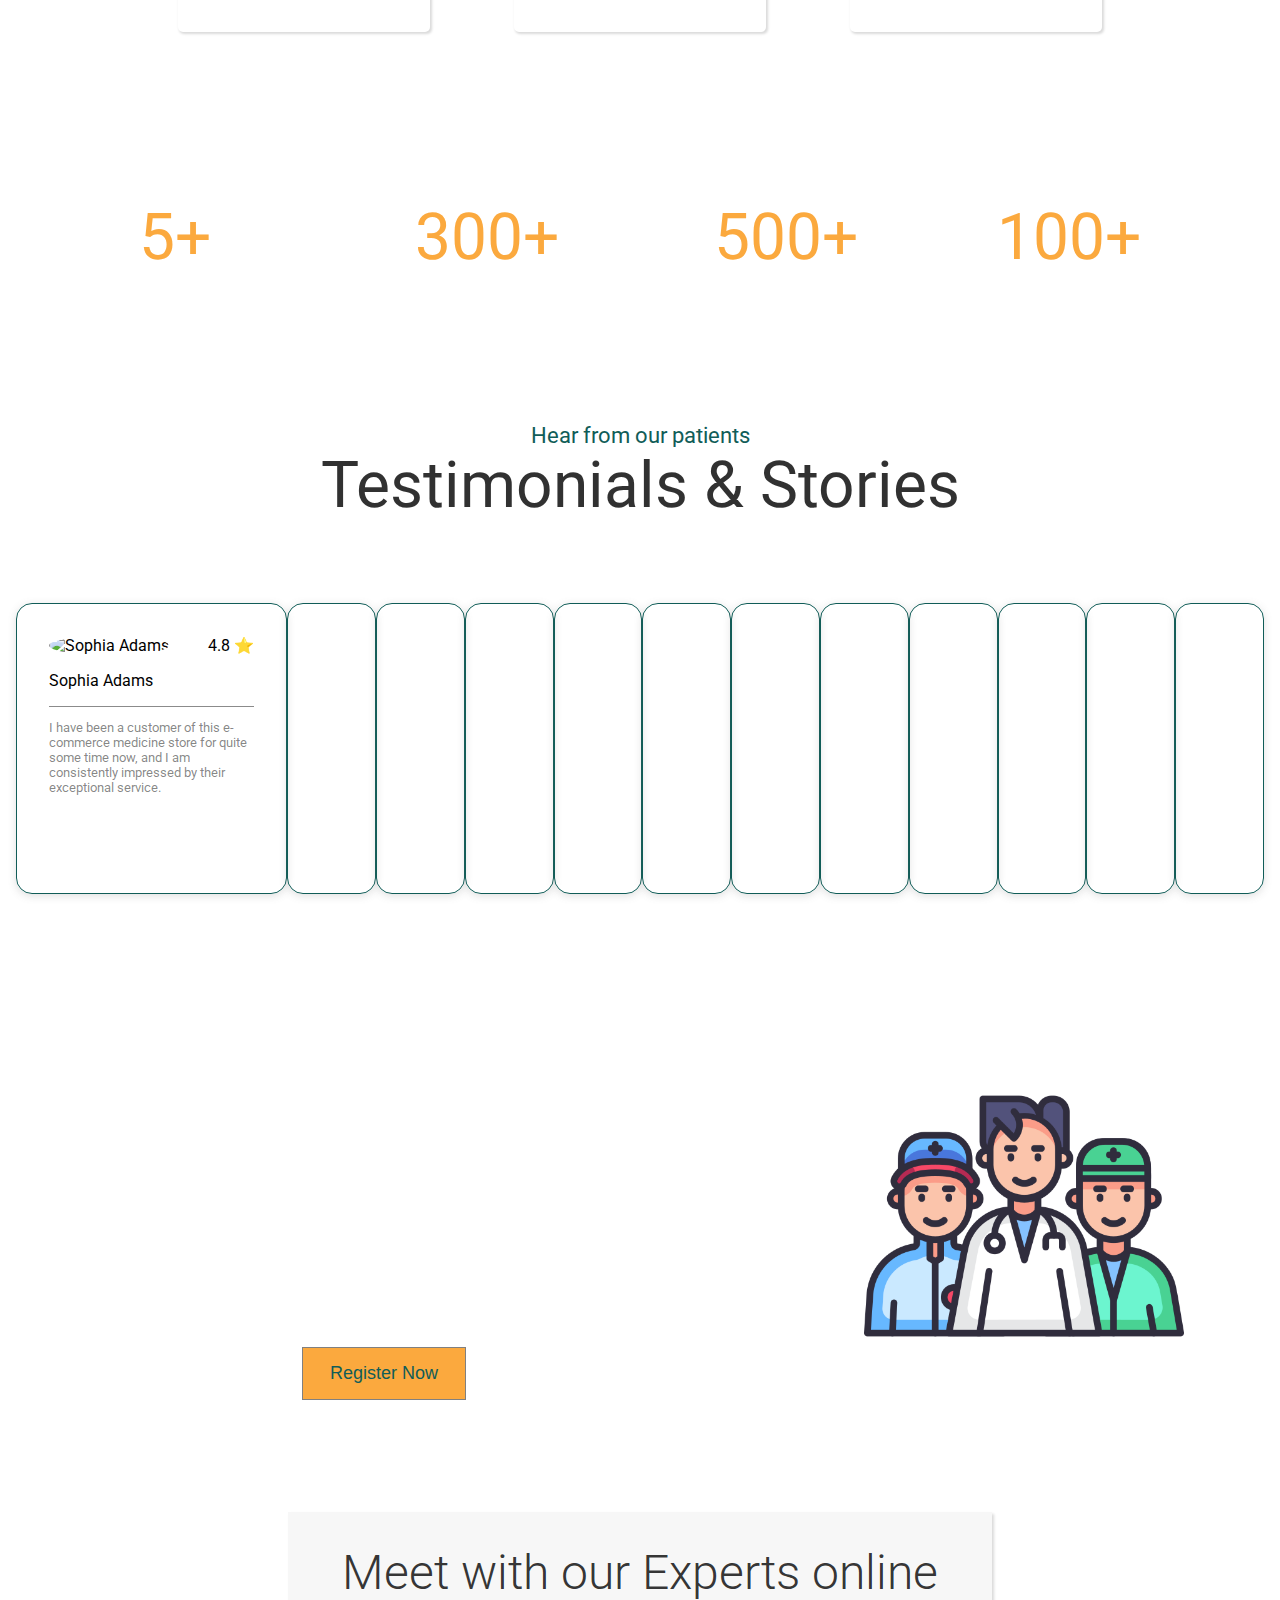
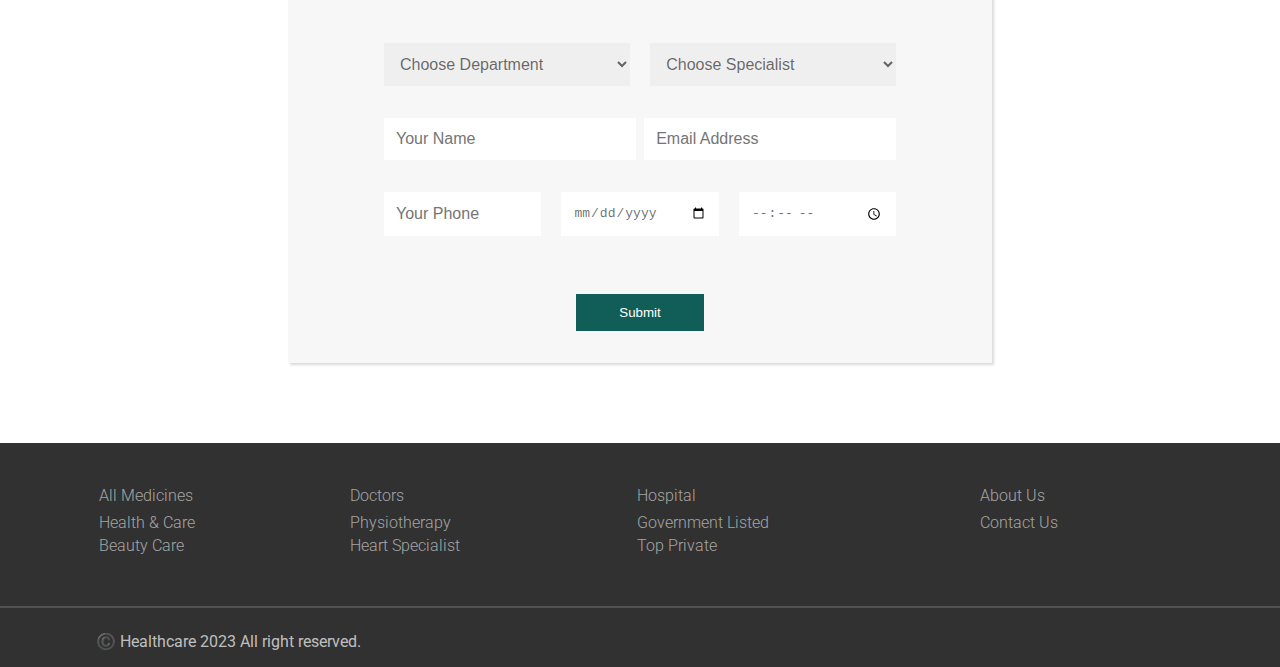
==== commit 42cb7dcd: "Homepage" ====
--- a/index.html
+++ b/index.html
@@ -16,7 +16,6 @@
   <body>
     <div id="navbar"></div>
     <div id="body">
-      <div id="suggestion"></div>
       <div id="imagesection">
         <div id="divaboveimage">
           <p>The place where your health matters the most.</p>
@@ -74,76 +73,5 @@
   </body>
   <script type="module" src="script.js"></script>
   <script type="module" src="./components/components.js"></script>
-  <script>
-    let timeId;
-    var single_product = [];
-function singlepro(i) {
-  single_product.push(i);
-  localStorage.setItem("single_prod", JSON.stringify(single_product));
-  window.location.href = "singleProduct.html";
-}
-function perpro(e){
-  singlepro(e)
-}
-function display(a){
-  let sugbox = document.getElementById("suggestion")
-  let arr = a.mydata
-  for(let  i=0;i<5;i++){
-    let sp = document.createElement("span")
-    sp.setAttribute("class","sp")
-    sp.append(arr[i].name)
-    sp.addEventListener("click",function(){
-      perpro(arr[i])
-    })
-
-    sugbox.append(sp)
-  }
- 
-
-  
-}
-const fetch_api = async (api)=>{
-  try {
-    let resp = await fetch(api);
-    let res = await resp.json()
-    display(res)
-   
-  } catch (error) {
-    console.log(error)
-  }
-}
-function func(){
-  let inputid = document.getElementById("searchInputNav").value
-  if(inputid=="")
-  {
-    window.location.reload()
-  }
-  let searchapi = `https://chiragajmeraapi.onrender.com/api/products?name=${inputid}`
-  fetch_api(searchapi)
-}
-function search(){
-  
-  let inputid1 = document.getElementById("searchInputNav").value
-  
-  if(inputid1=="")
-  {
-    window.location.reload()
-  }
-  
-  let searchapi1 = `https://chiragajmeraapi.onrender.com/api/products?name=${inputid1}`
-  fetch_api(searchapi1)
- 
-}
-
-
-const debounce = (func,delay)=>{
- 
-  if(timeId){
-    clearTimeout(timeId);
-  }
- timeId = setTimeout(() => {
-  func()
- }, delay);
-}
-  </script>
-</html>+</html>
+<link rel="stylesheet" href="../HealthCare/products_page.html">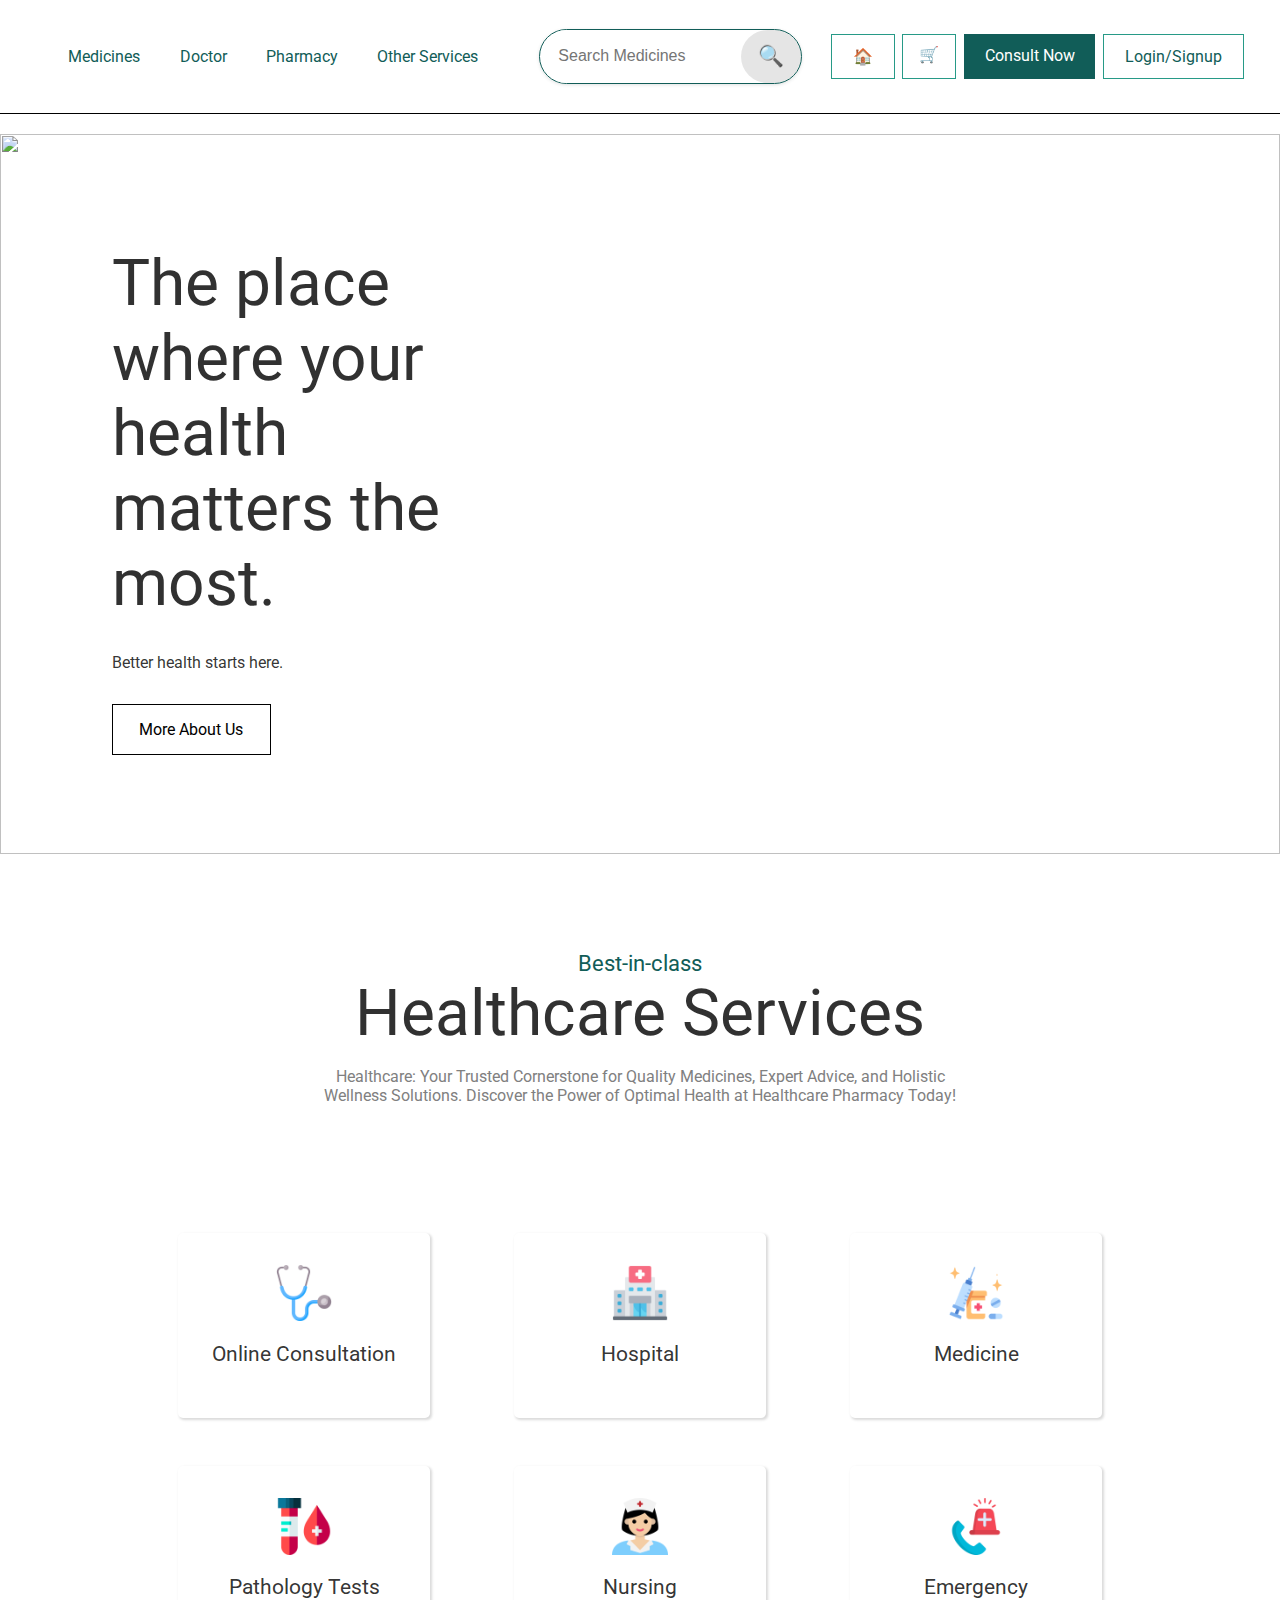
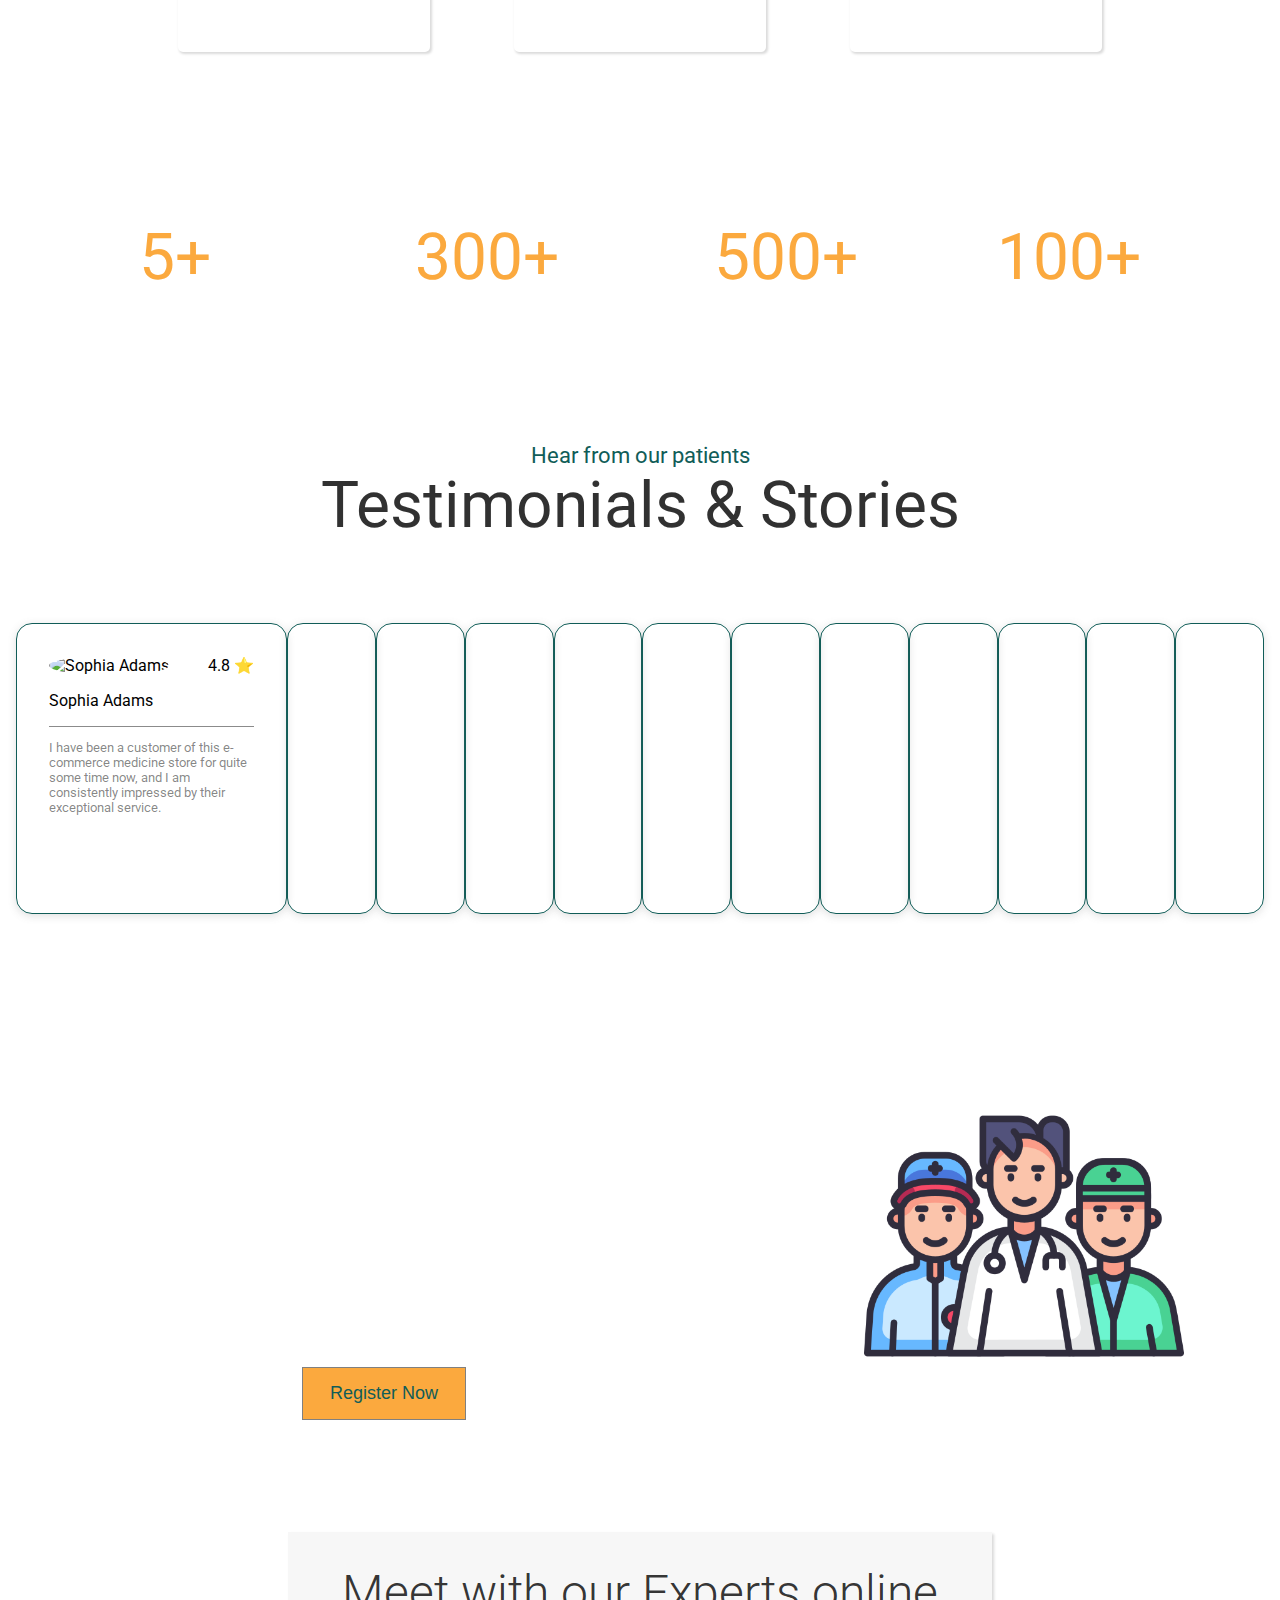
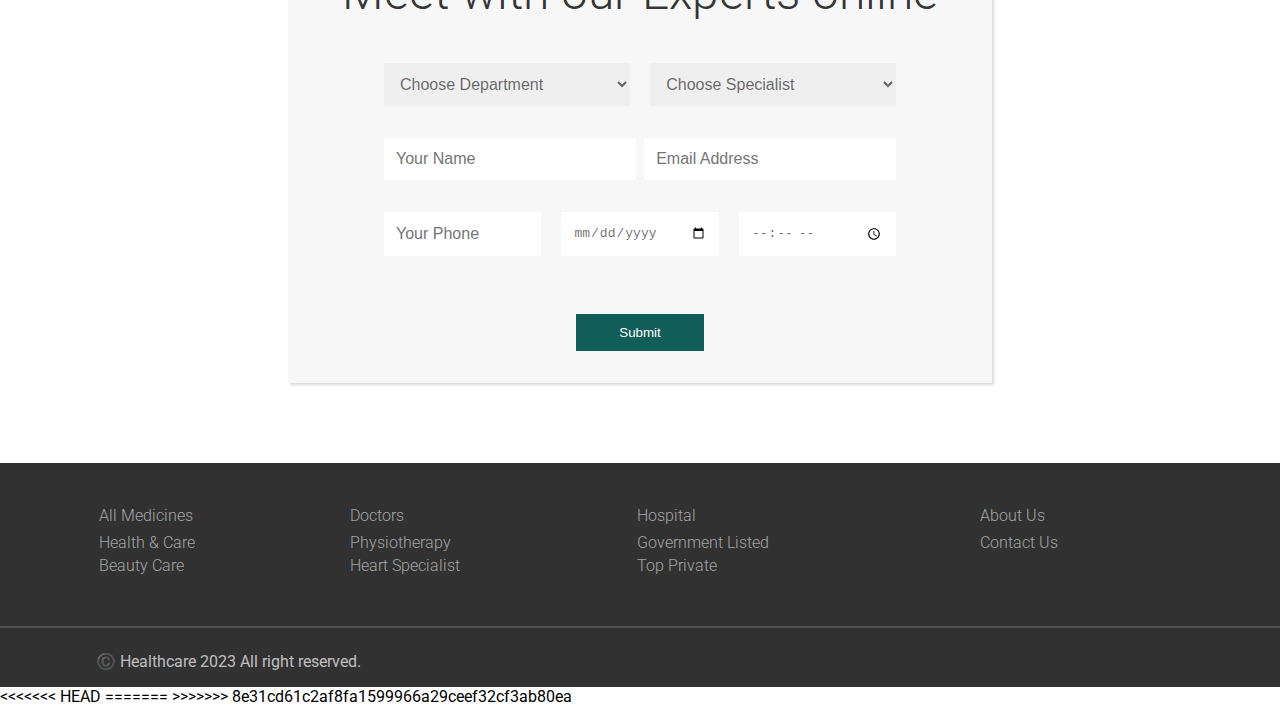
==== commit a4fe8227: "Homepage" ====
--- a/index.html
+++ b/index.html
@@ -16,6 +16,7 @@
   <body>
     <div id="navbar"></div>
     <div id="body">
+      <div id="suggestion"></div>
       <div id="imagesection">
         <div id="divaboveimage">
           <p>The place where your health matters the most.</p>
@@ -73,5 +74,81 @@
   </body>
   <script type="module" src="script.js"></script>
   <script type="module" src="./components/components.js"></script>
+<<<<<<< HEAD
 </html>
-<link rel="stylesheet" href="../HealthCare/products_page.html">+<link rel="stylesheet" href="../HealthCare/products_page.html">
+=======
+  <script>
+    let timeId;
+    var single_product = [];
+function singlepro(i) {
+  single_product.push(i);
+  localStorage.setItem("single_prod", JSON.stringify(single_product));
+  window.location.href = "singleProduct.html";
+}
+function perpro(e){
+  singlepro(e)
+}
+function display(a){
+  let sugbox = document.getElementById("suggestion")
+  let arr = a.mydata
+  for(let  i=0;i<5;i++){
+    let sp = document.createElement("span")
+    sp.setAttribute("class","sp")
+    sp.append(arr[i].name)
+    sp.addEventListener("click",function(){
+      perpro(arr[i])
+    })
+
+    sugbox.append(sp)
+  }
+ 
+
+  
+}
+const fetch_api = async (api)=>{
+  try {
+    let resp = await fetch(api);
+    let res = await resp.json()
+    display(res)
+   
+  } catch (error) {
+    console.log(error)
+  }
+}
+function func(){
+  let inputid = document.getElementById("searchInputNav").value
+  if(inputid=="")
+  {
+    window.location.reload()
+  }
+  let searchapi = `https://chiragajmeraapi.onrender.com/api/products?name=${inputid}`
+  fetch_api(searchapi)
+}
+function search(){
+  
+  let inputid1 = document.getElementById("searchInputNav").value
+  
+  if(inputid1=="")
+  {
+    window.location.reload()
+  }
+  
+  let searchapi1 = `https://chiragajmeraapi.onrender.com/api/products?name=${inputid1}`
+  fetch_api(searchapi1)
+ 
+}
+
+
+const debounce = (func,delay)=>{
+ 
+  if(timeId){
+    clearTimeout(timeId);
+  }
+ timeId = setTimeout(() => {
+  func()
+ }, delay);
+}
+  </script>
+</html>
+>>>>>>> 8e31cd61c2af8fa1599966a29ceef32cf3ab80ea
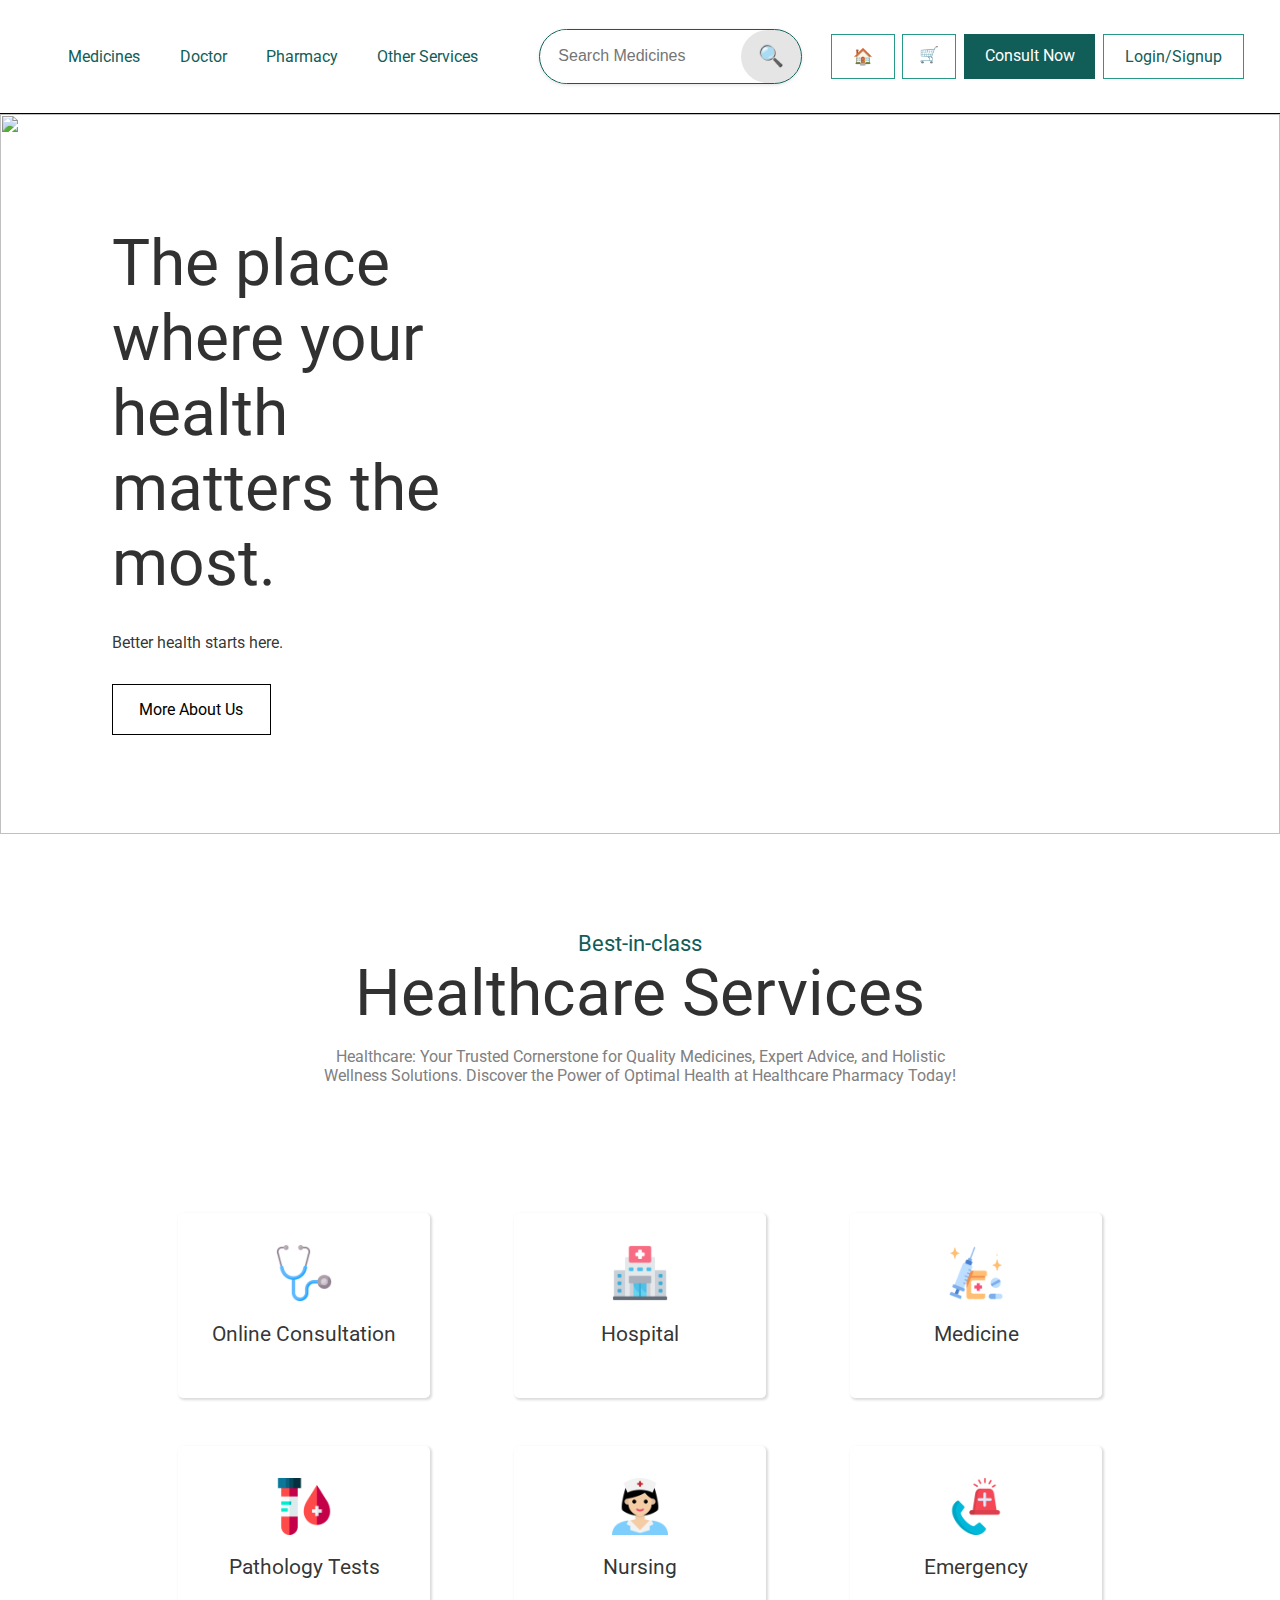
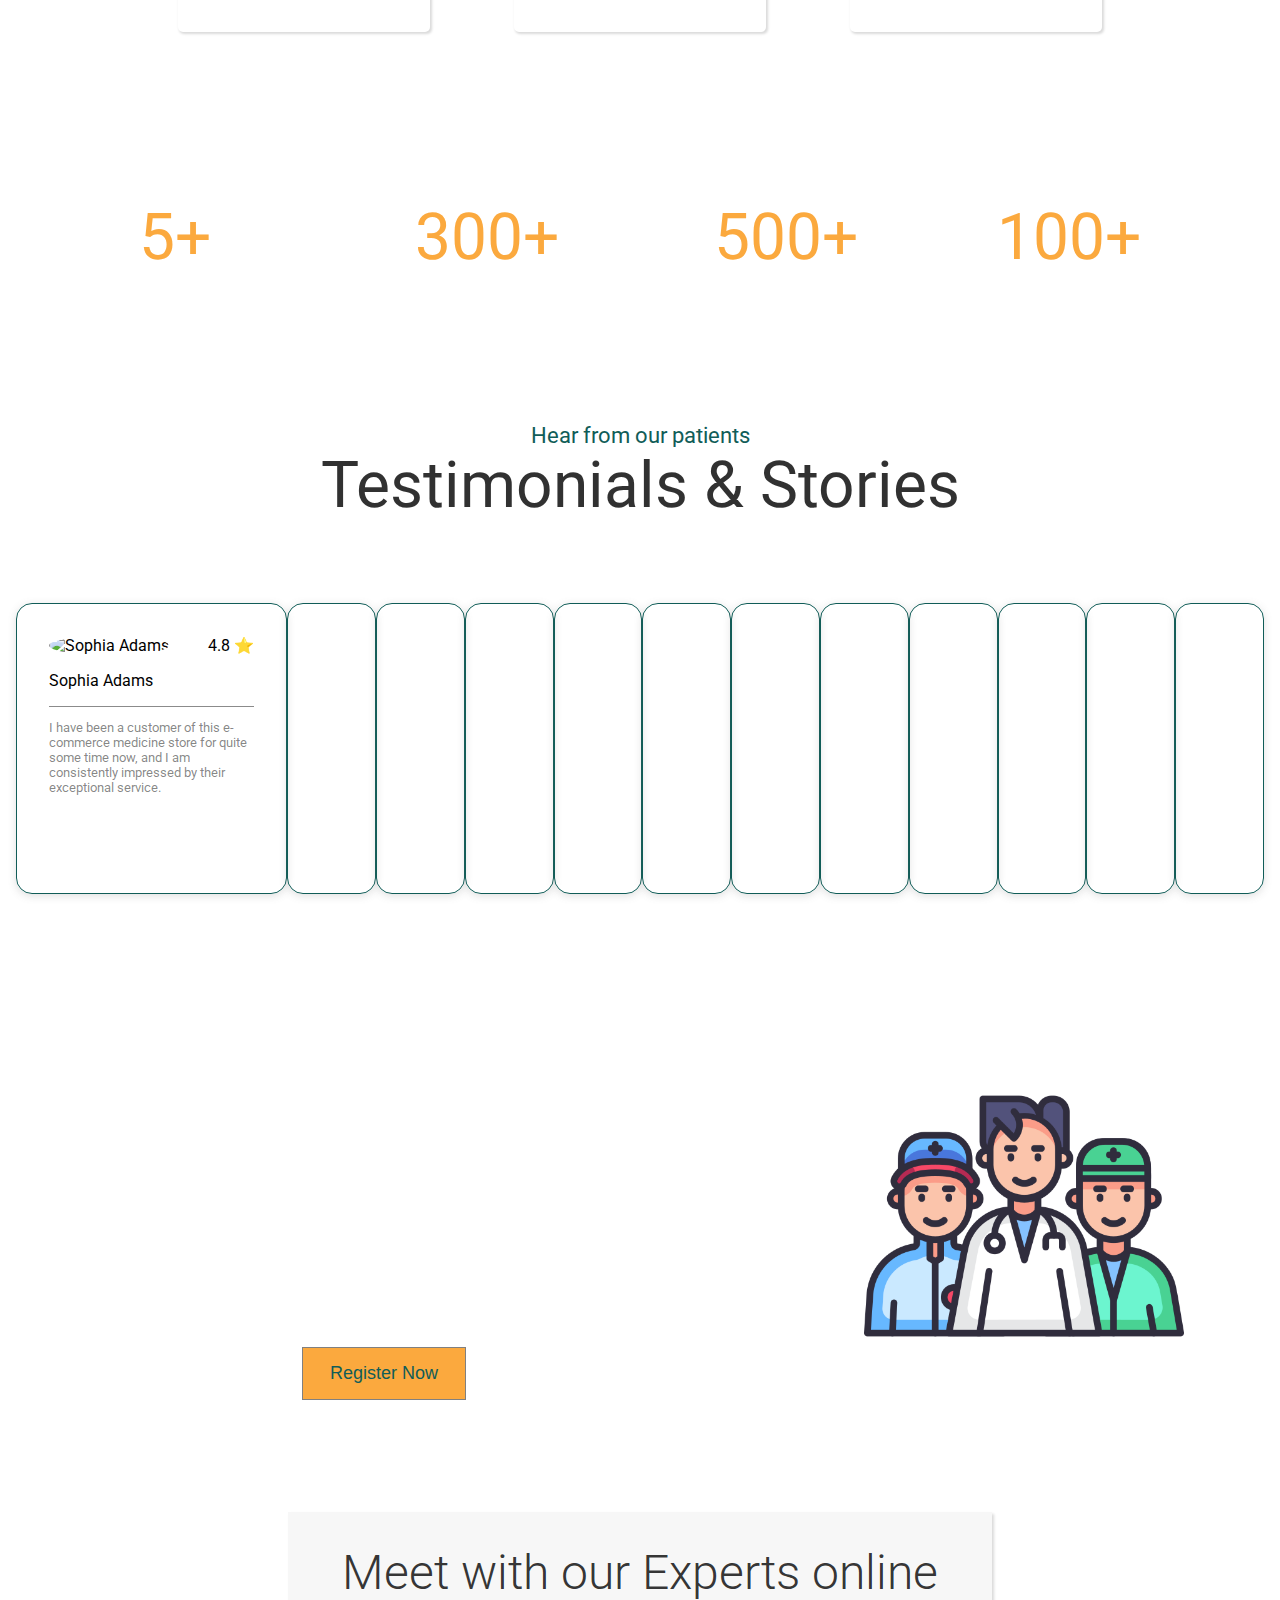
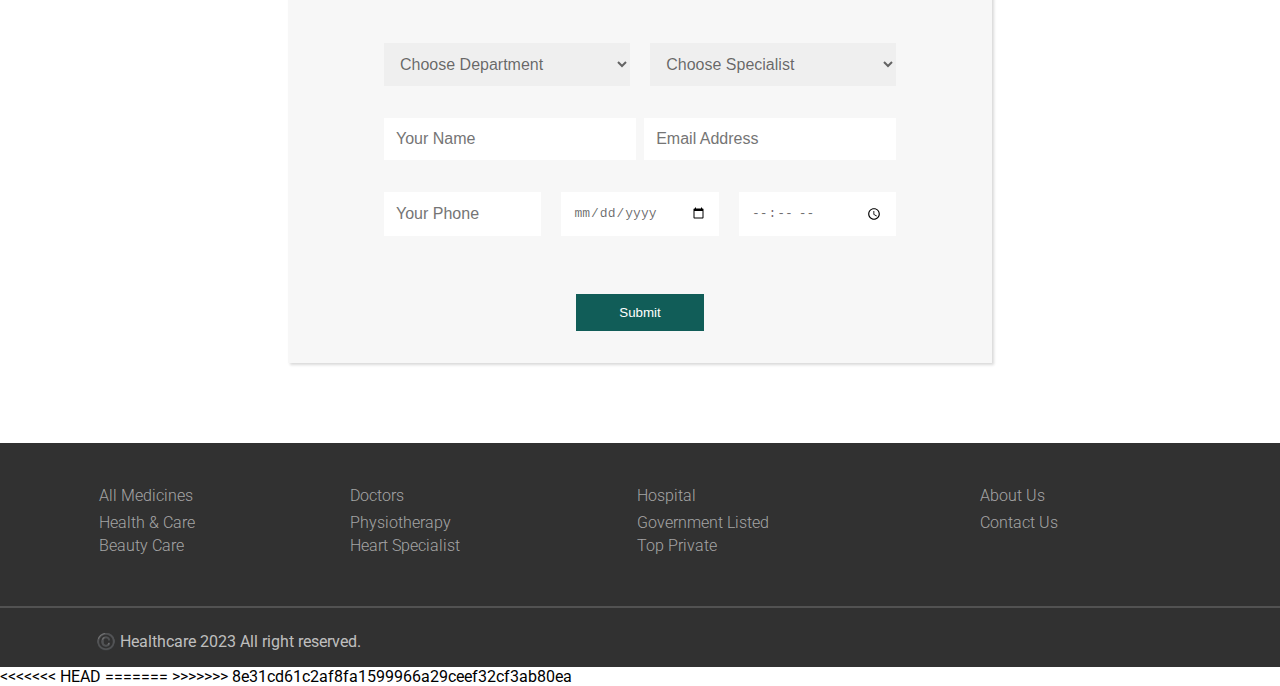
==== commit d76ec8d6: "chirag" ====
--- a/index.html
+++ b/index.html
@@ -131,6 +131,7 @@
   
   if(inputid1=="")
   {
+    
     window.location.reload()
   }
   
@@ -141,7 +142,7 @@
 
 
 const debounce = (func,delay)=>{
- 
+ document.getElementById("suggestion").style.display = "flex"
   if(timeId){
     clearTimeout(timeId);
   }
--- a/style.css
+++ b/style.css
@@ -1,8 +1,9 @@
 #suggestion{
   padding: 10px 0;
   margin: auto;
-  display: flex;
+  display: none;
   justify-content: space-between;
+  
 }
 .sp{
   margin: auto;
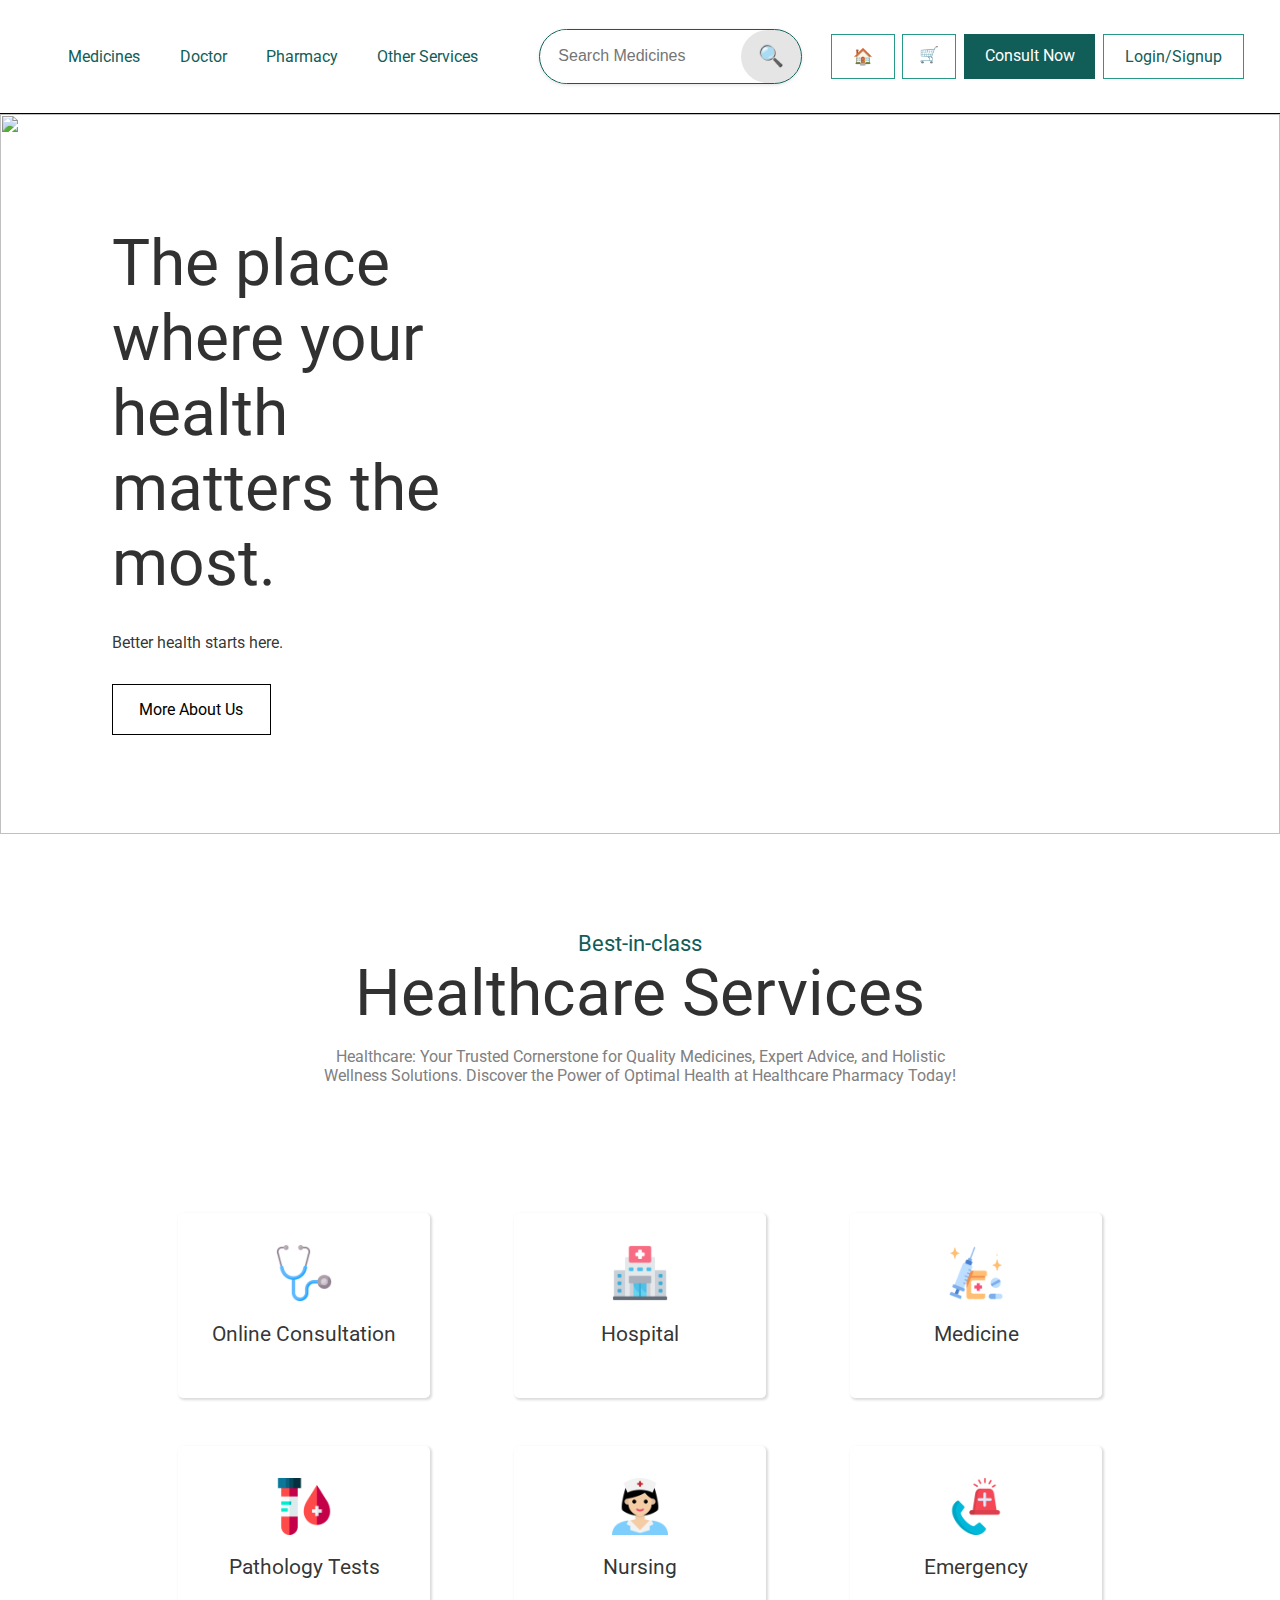
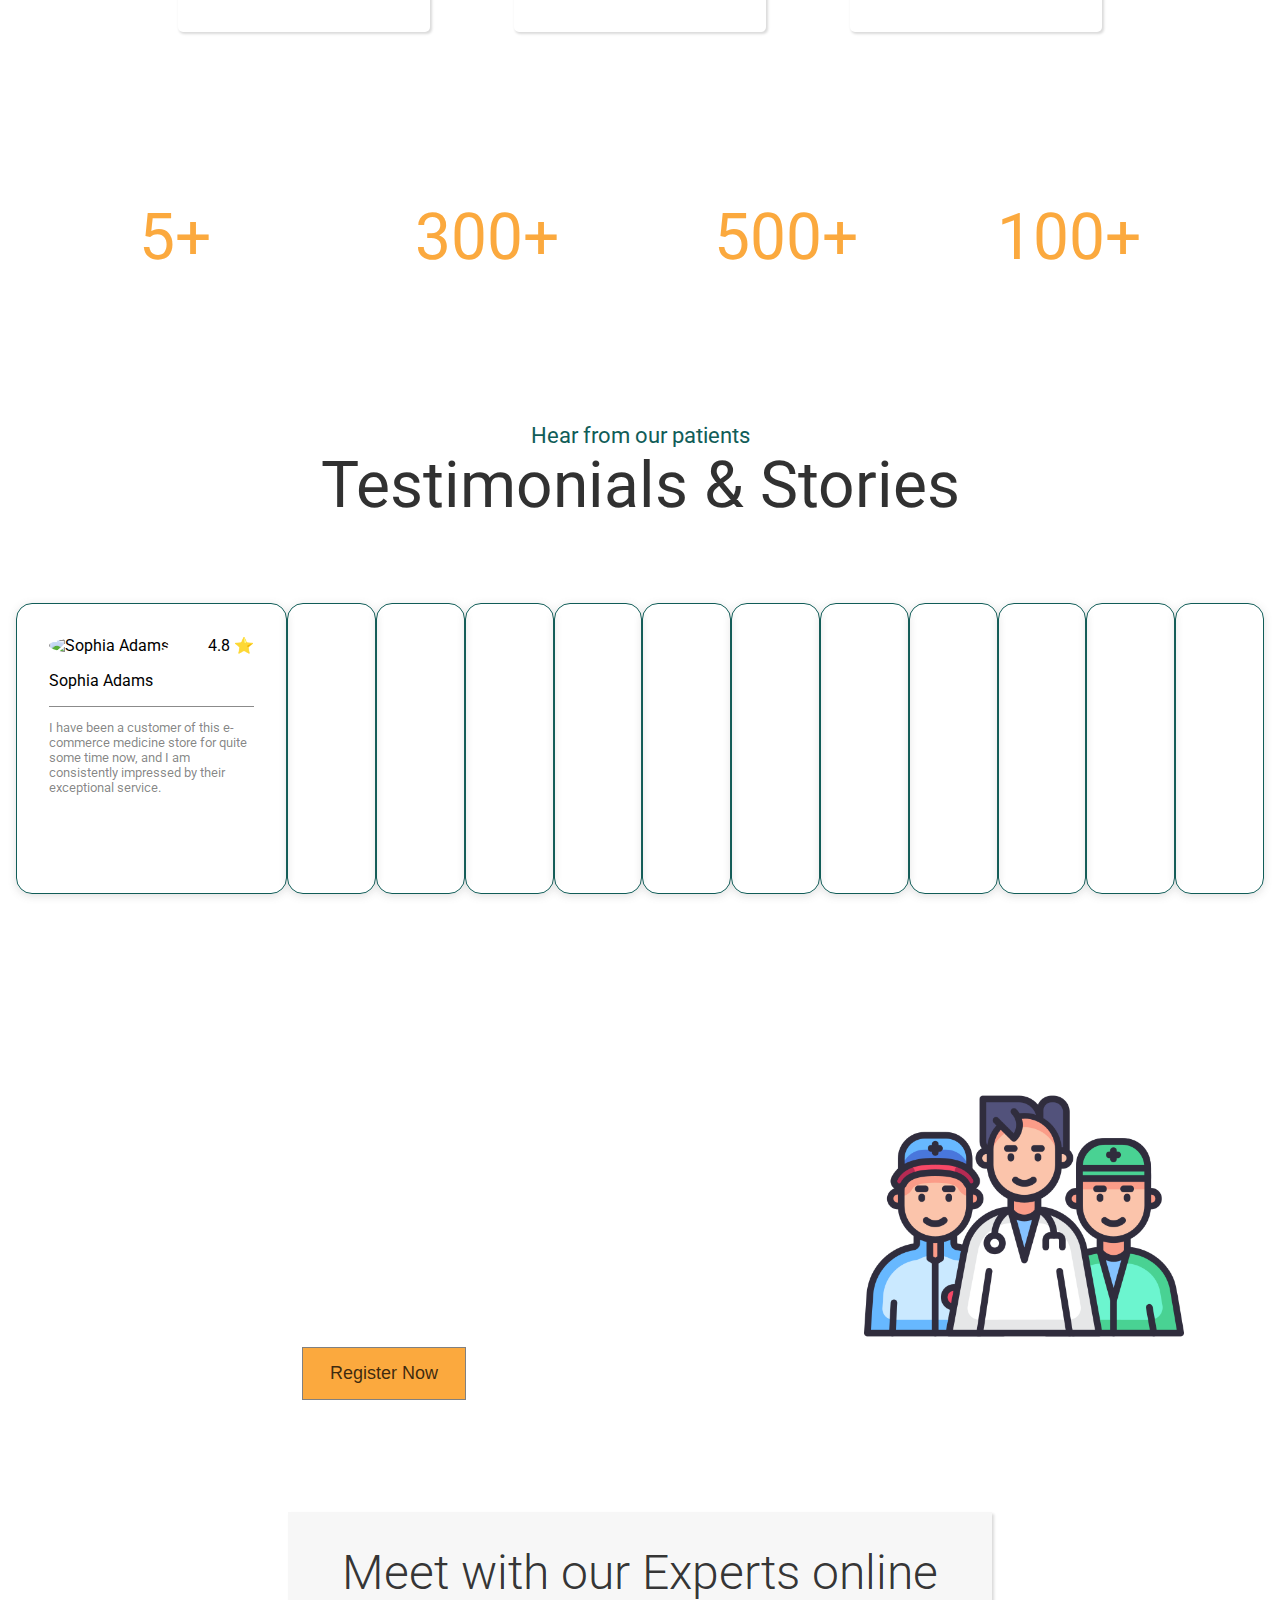
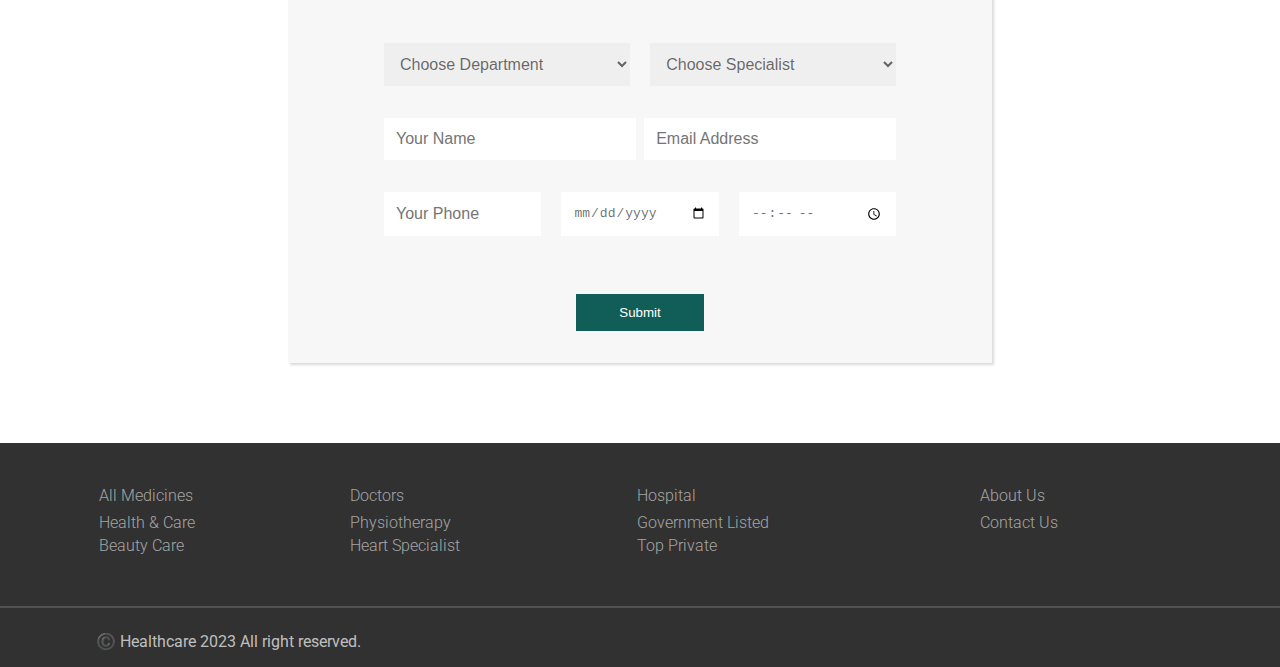
==== commit b03e42b0: "Homepage" ====
--- a/index.html
+++ b/index.html
@@ -11,6 +11,7 @@
       href="https://fonts.googleapis.com/css2?family=Roboto:wght@100;300;400;500;700;900&display=swap"
       rel="stylesheet"
     />
+    <link rel="stylesheet" href="../HealthCare/products_page.html" />
     <title>Healthcare</title>
   </head>
   <body>
@@ -39,13 +40,9 @@
         </p>
       </div>
 
-      <div id="cardsection">
+      <div id="cardsection"></div>
 
-      </div>
-      
-      <div id="greenbanner1">
-
-      </div>
+      <div id="greenbanner1"></div>
 
       <div id="storiessection">
         <p id="hearFromPatients">Hear from our patients</p>
@@ -55,101 +52,85 @@
 
       <div id="greenbanner2">
         <div id="greenbanner2left">
-          <p>Avail a free consultation and start your healthcare journey today</p>
-          <button id="greenbanner2-registerBtn">Register Now</button>
+          <p>
+            Avail a free consultation and start your healthcare journey today
+          </p>
+          <button id="greenbanner2-registerBtn" ><a href="./registration.html" style="text-decoration: none; color: rgba(0, 0, 0, 0.77);">Register Now</a></button>
         </div>
         <div id="greenbanner2right">
-          <img src="./images/consultation3.png" alt="">
+          <img src="./images/consultation3.png" alt="" />
         </div>
-
       </div>
 
-      <div id="contact-form">
-
-      </div>
-
+      <div id="contact-form"></div>
     </div>
 
     <div id="footer"></div>
   </body>
   <script type="module" src="script.js"></script>
   <script type="module" src="./components/components.js"></script>
-<<<<<<< HEAD
-</html>
-<link rel="stylesheet" href="../HealthCare/products_page.html">
-=======
   <script>
     let timeId;
     var single_product = [];
-function singlepro(i) {
-  single_product.push(i);
-  localStorage.setItem("single_prod", JSON.stringify(single_product));
-  window.location.href = "singleProduct.html";
-}
-function perpro(e){
-  singlepro(e)
-}
-function display(a){
-  let sugbox = document.getElementById("suggestion")
-  let arr = a.mydata
-  for(let  i=0;i<5;i++){
-    let sp = document.createElement("span")
-    sp.setAttribute("class","sp")
-    sp.append(arr[i].name)
-    sp.addEventListener("click",function(){
-      perpro(arr[i])
-    })
+    function singlepro(i) {
+      single_product.push(i);
+      localStorage.setItem("single_prod", JSON.stringify(single_product));
+      window.location.href = "singleProduct.html";
+    }
+    function perpro(e) {
+      singlepro(e);
+    }
+    function display(a) {
+      let sugbox = document.getElementById("suggestion");
+      let arr = a.mydata;
+      for (let i = 0; i < 5; i++) {
+        let sp = document.createElement("span");
+        sp.setAttribute("class", "sp");
+        sp.append(arr[i].name);
+        sp.addEventListener("click", function () {
+          perpro(arr[i]);
+        });
 
-    sugbox.append(sp)
-  }
- 
+        sugbox.append(sp);
+      }
+    }
+    const fetch_api = async (api) => {
+      try {
+        let resp = await fetch(api);
+        let res = await resp.json();
+        display(res);
+      } catch (error) {
+        console.log(error);
+      }
+    };
+    function func() {
+      let inputid = document.getElementById("searchInputNav").value;
+      if (inputid == "") {
+        window.location.reload();
+      }
+      let searchapi = `https://chiragajmeraapi.onrender.com/api/products?name=${inputid}`;
+      fetch_api(searchapi);
+    }
+    function search() {
+      let inputid1 = document.getElementById("searchInputNav").value;
 
-  
-}
-const fetch_api = async (api)=>{
-  try {
-    let resp = await fetch(api);
-    let res = await resp.json()
-    display(res)
-   
-  } catch (error) {
-    console.log(error)
-  }
-}
-function func(){
-  let inputid = document.getElementById("searchInputNav").value
-  if(inputid=="")
-  {
-    window.location.reload()
-  }
-  let searchapi = `https://chiragajmeraapi.onrender.com/api/products?name=${inputid}`
-  fetch_api(searchapi)
-}
-function search(){
-  
-  let inputid1 = document.getElementById("searchInputNav").value
-  
-  if(inputid1=="")
-  {
-    
-    window.location.reload()
-  }
-  
-  let searchapi1 = `https://chiragajmeraapi.onrender.com/api/products?name=${inputid1}`
-  fetch_api(searchapi1)
- 
-}
+      if (inputid1 == "") {
+        window.location.reload();
+      }
 
+      let searchapi1 = `https://chiragajmeraapi.onrender.com/api/products?name=${inputid1}`;
+      fetch_api(searchapi1);
+    }
 
-const debounce = (func,delay)=>{
- document.getElementById("suggestion").style.display = "flex"
-  if(timeId){
-    clearTimeout(timeId);
-  }
- timeId = setTimeout(() => {
-  func()
- }, delay);
-}
+    const debounce = (func, delay) => {
+      document.getElementById("suggestion").style.display = "flex";
+
+      if (timeId) {
+        clearTimeout(timeId);
+      }
+      timeId = setTimeout(() => {
+        func();
+      }, delay);
+    };
   </script>
 </html>
->>>>>>> 8e31cd61c2af8fa1599966a29ceef32cf3ab80ea
--- a/style.css
+++ b/style.css
@@ -494,7 +494,11 @@
   border: none;
   color: #00000095;
 }
-
+@media screen and (max-width: 900px) {
+#navbar {
+  display:none;
+}
+}
 @media screen and (max-width: 768px) {
   /* Small screens */
   #cardsection {
